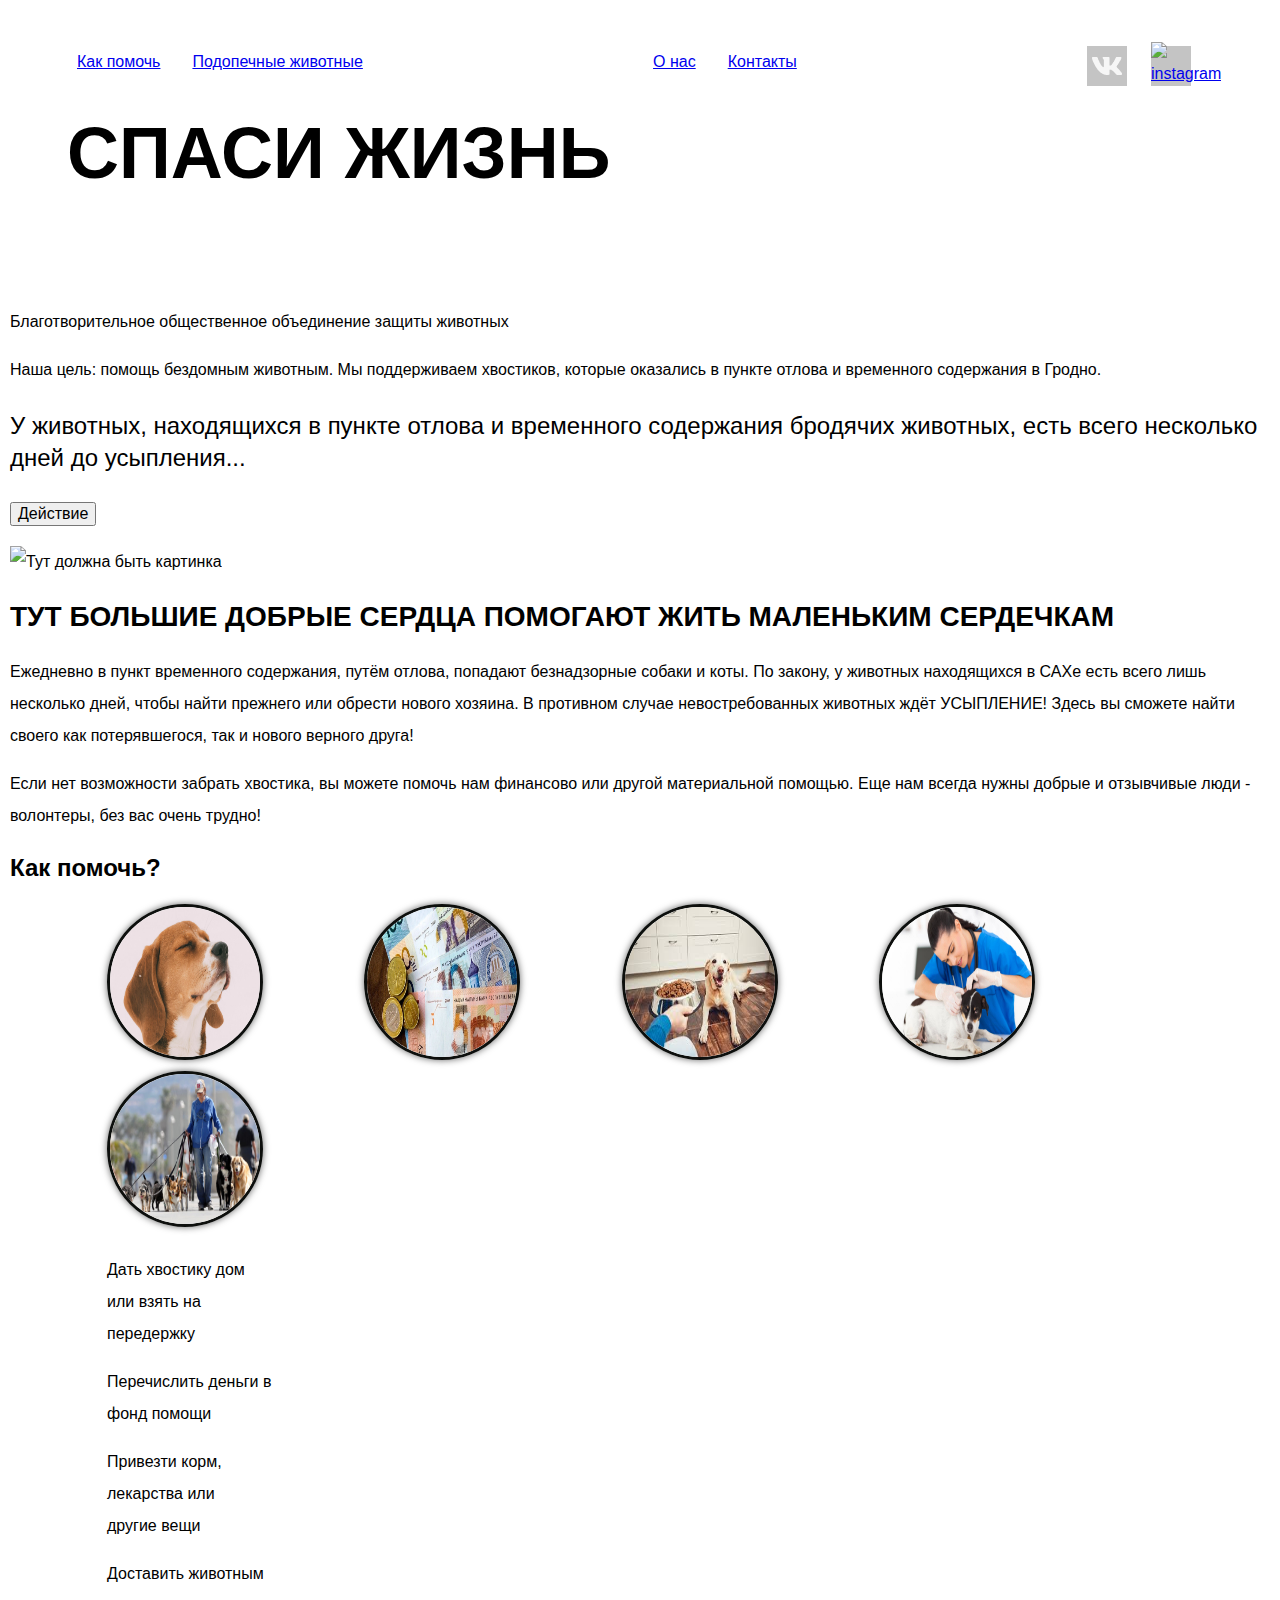
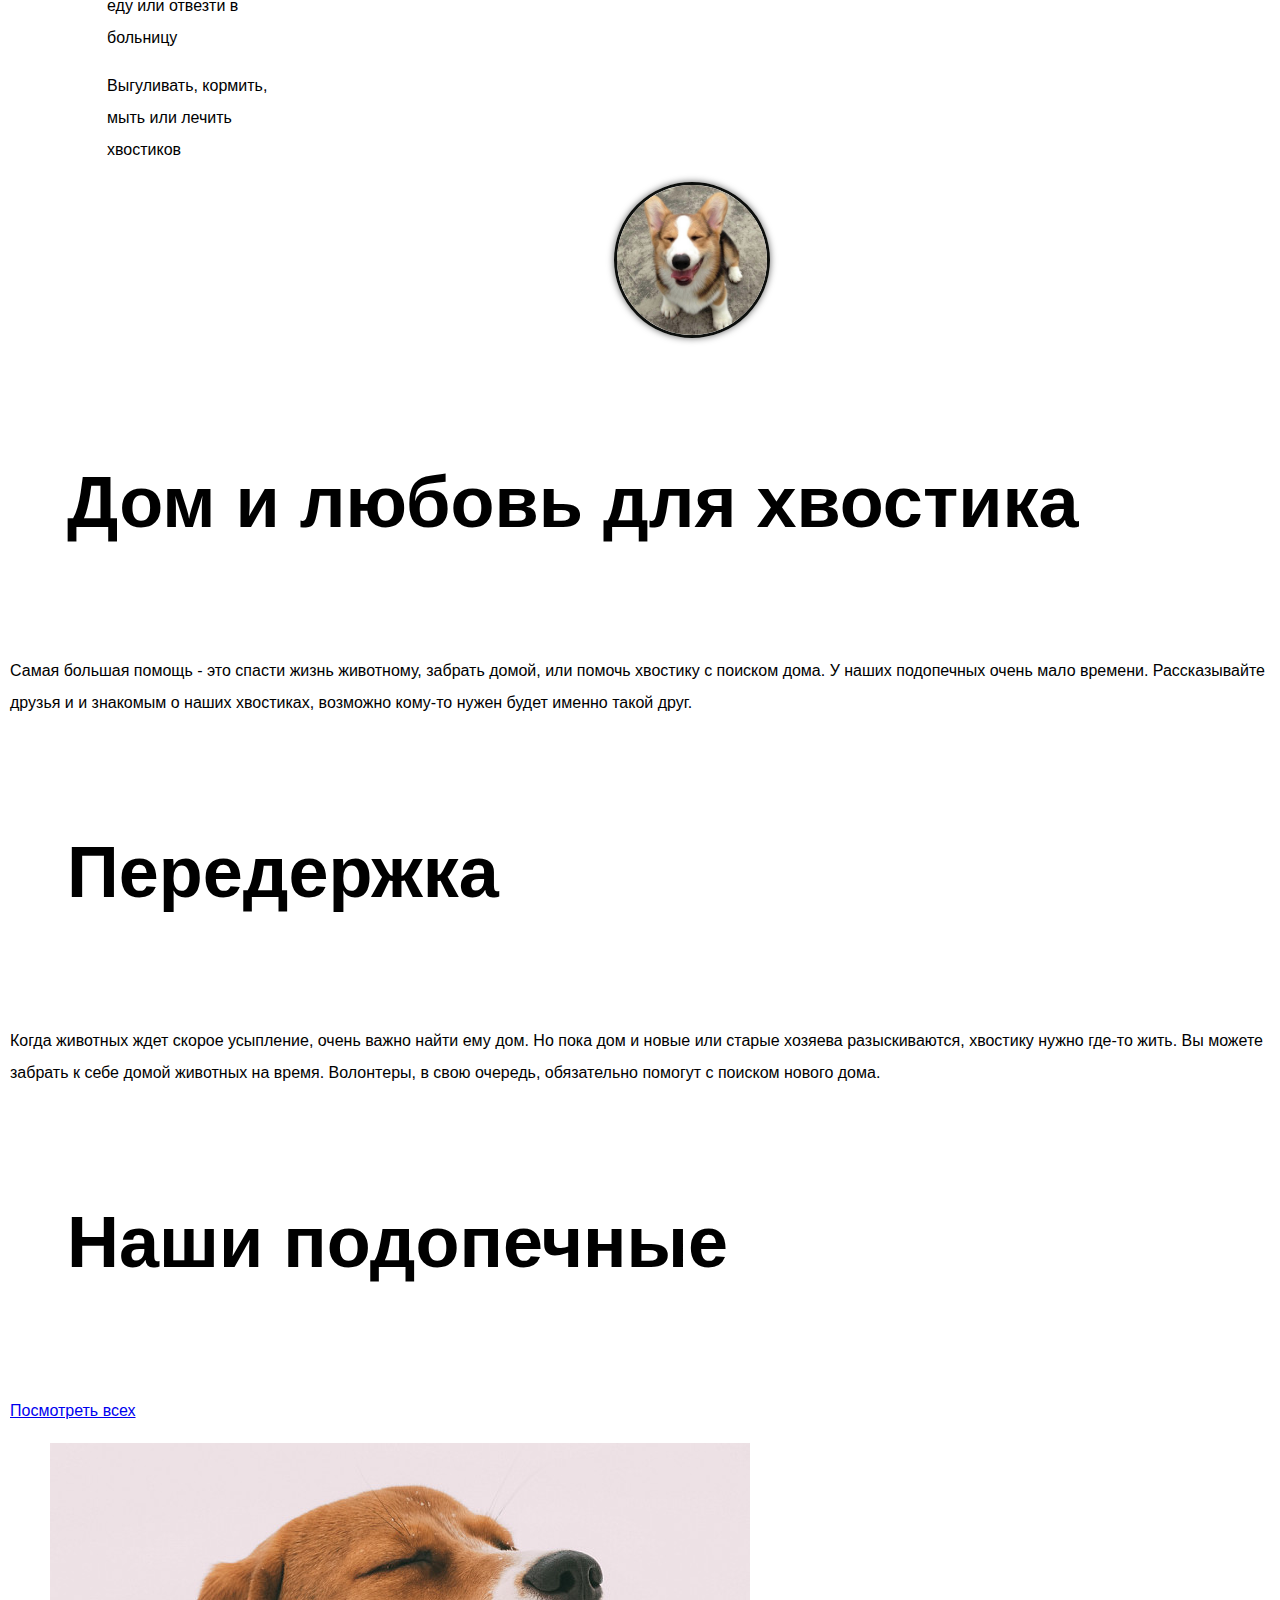
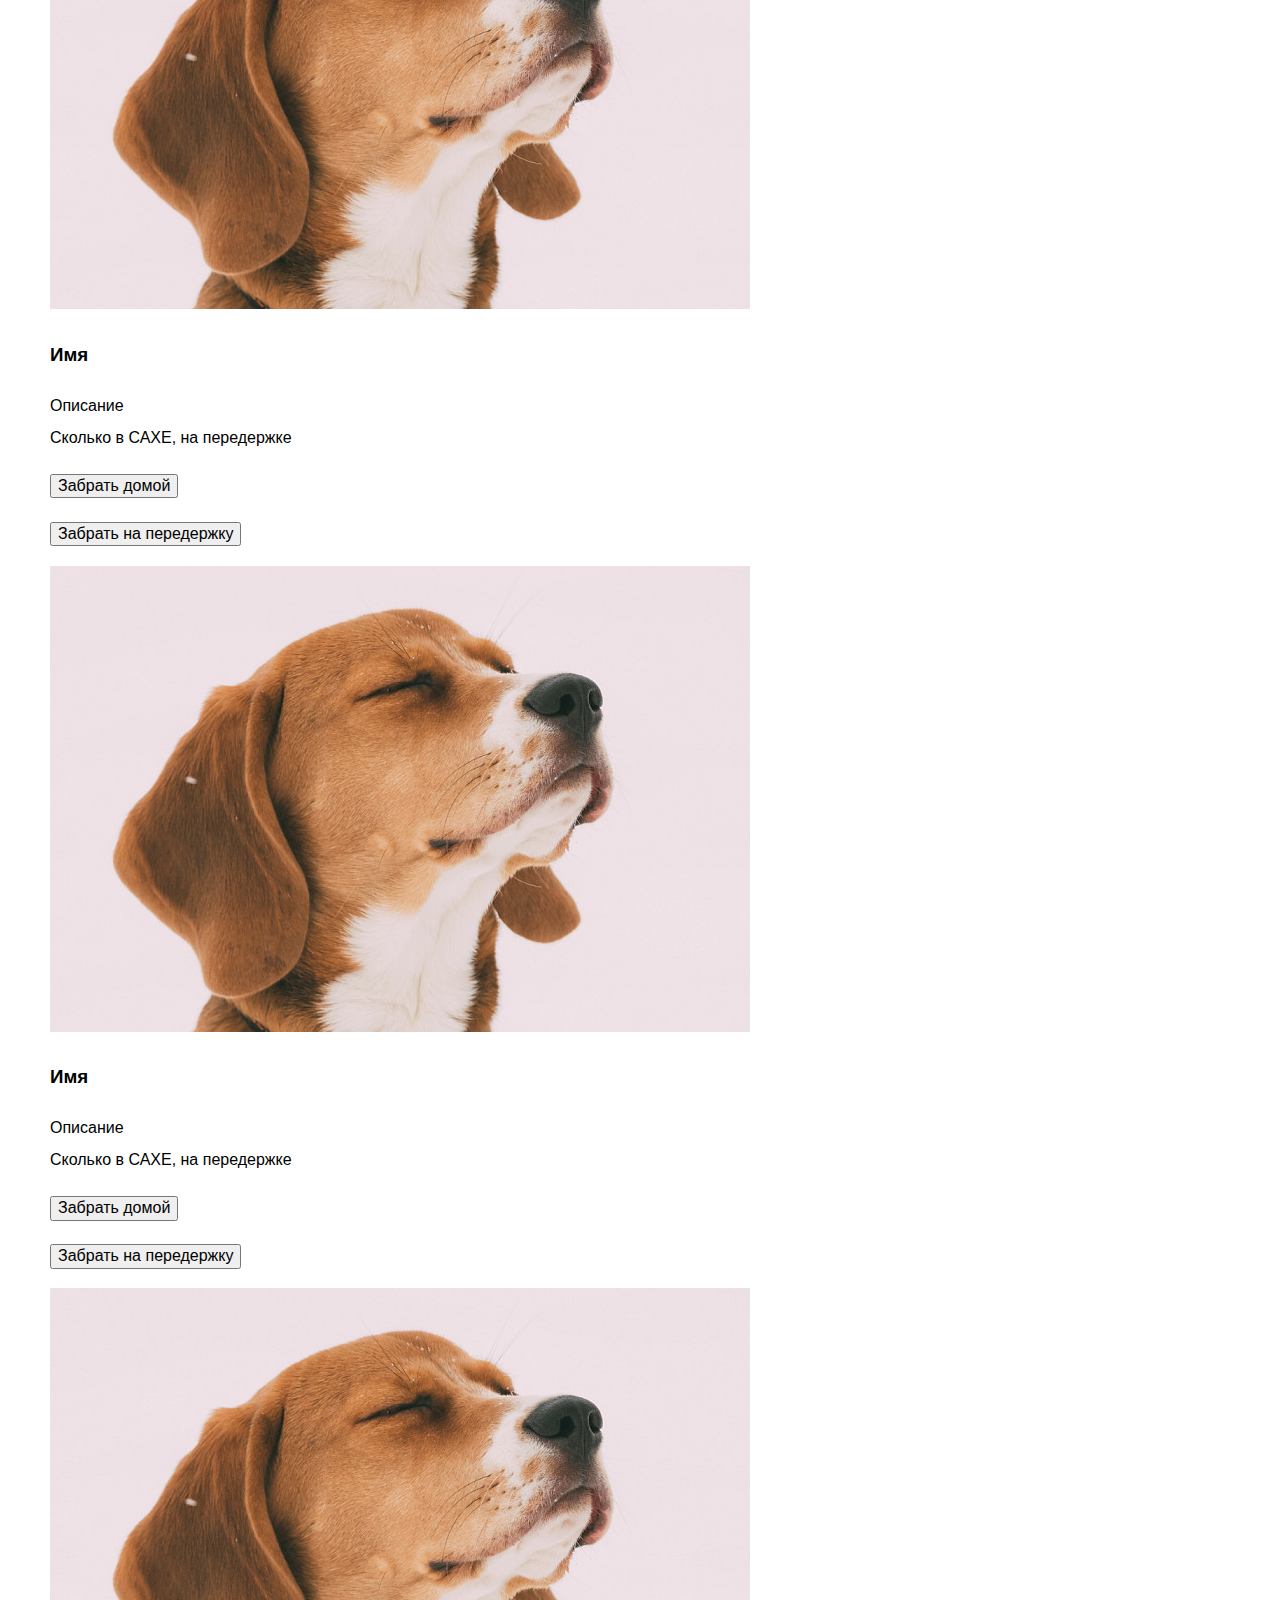
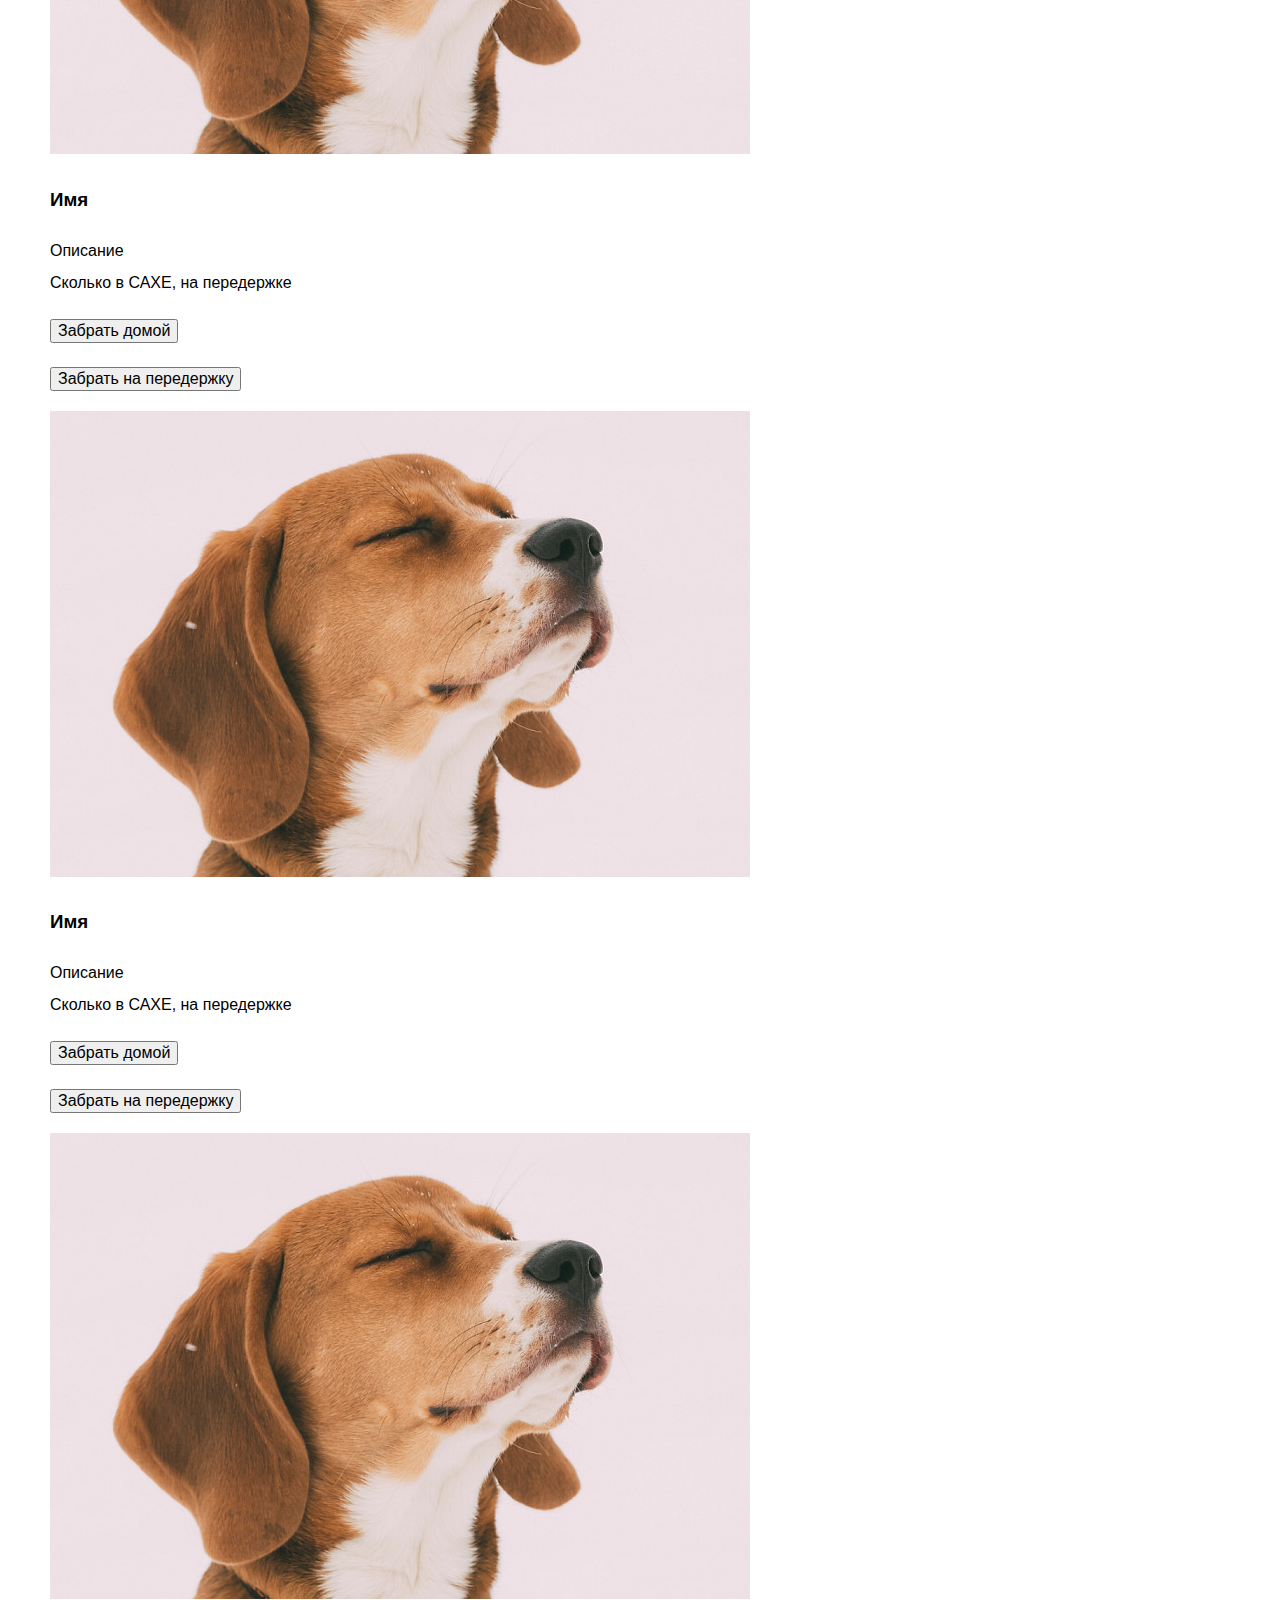
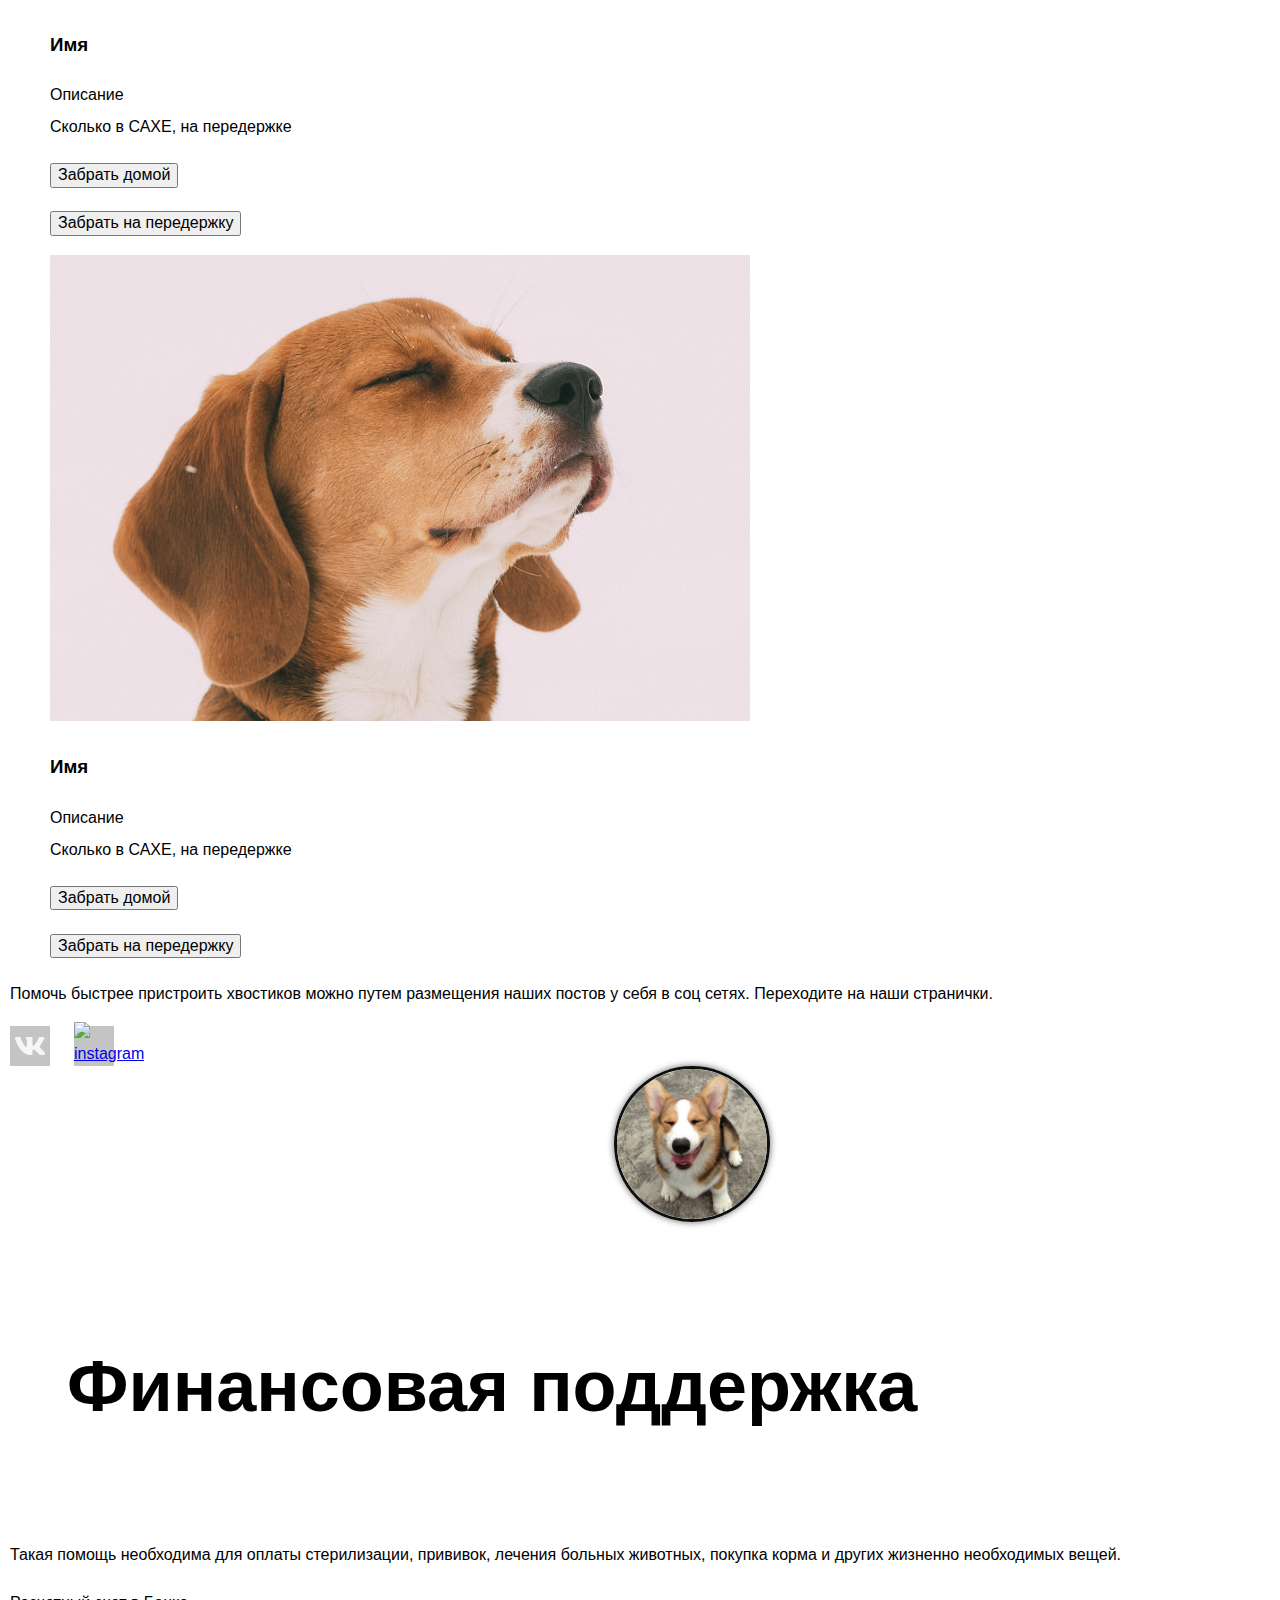
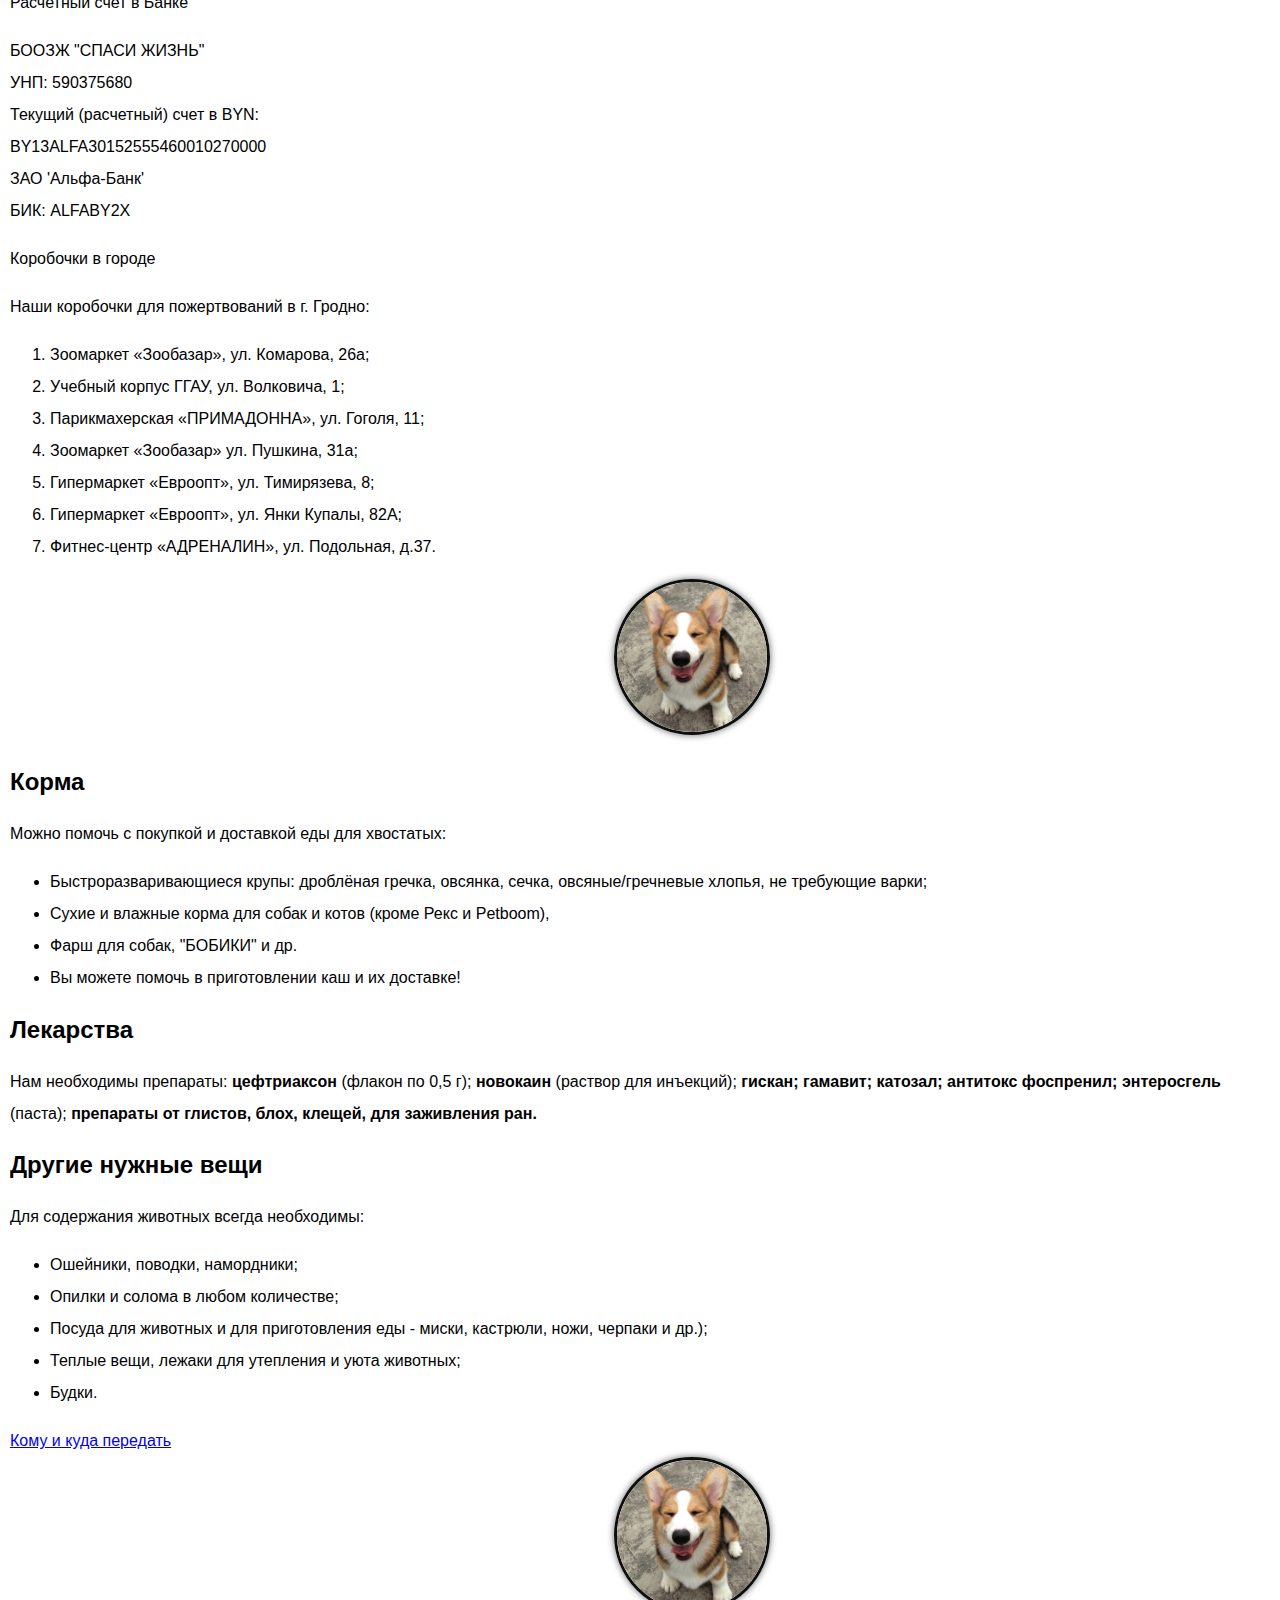
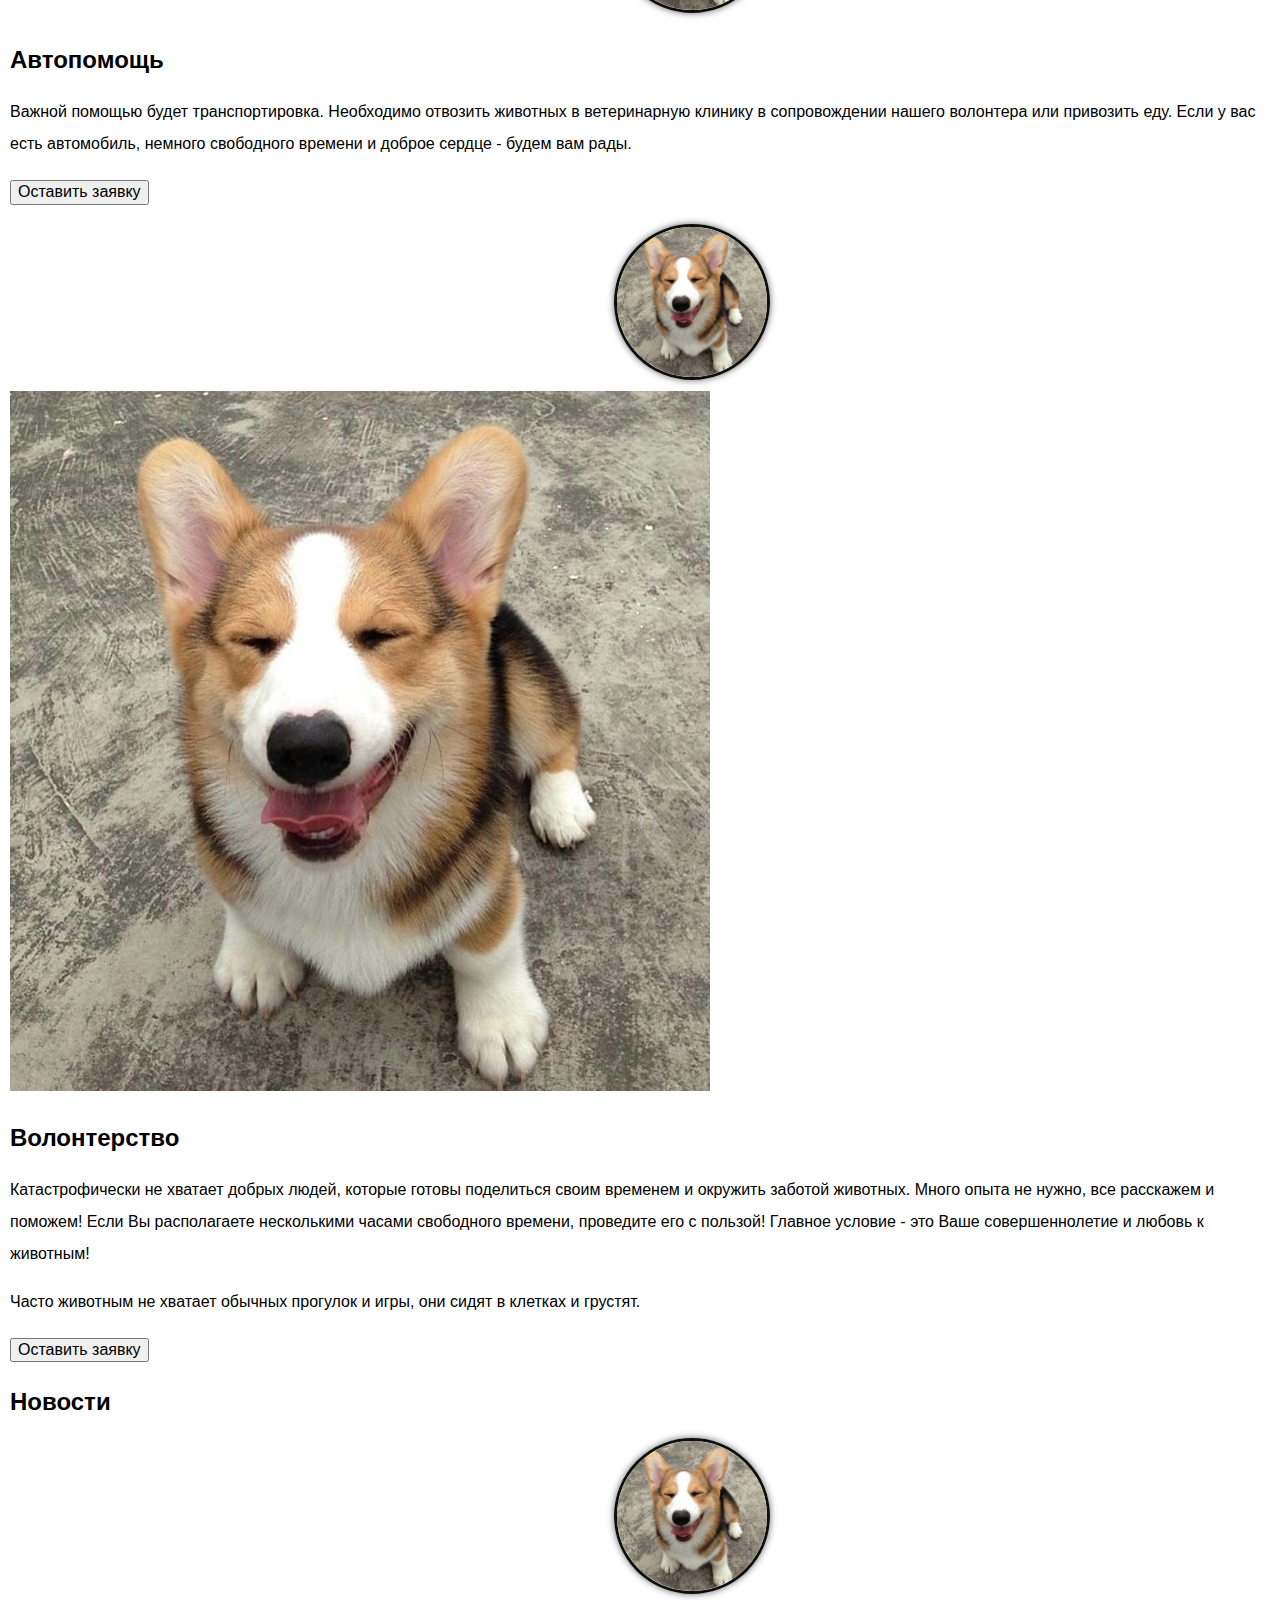
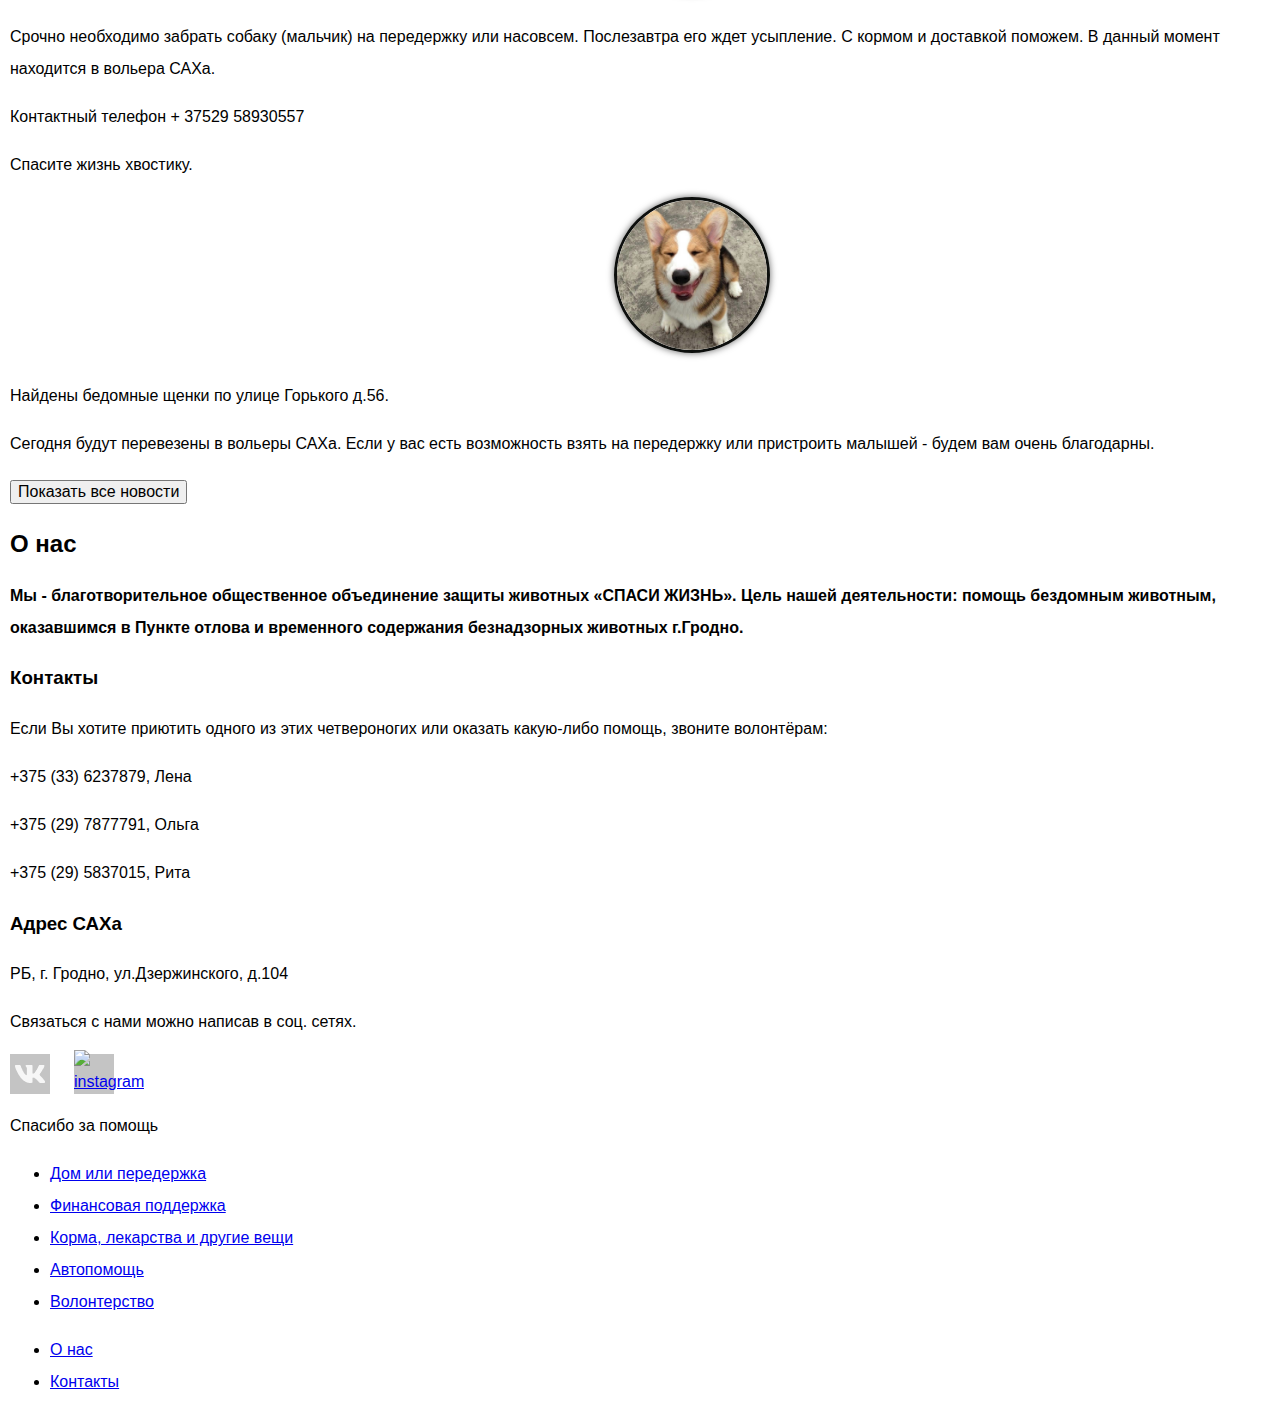
==== Сайт для животных/index.html @ 40d57156 "Начальный этап моего сайта" ====
<!DOCTYPE html>
<html lang="ru">

<head>
  <meta charset="UTF-8">
  <link rel="stylesheet" href="normalize.css">
  <link rel="stylesheet" href="style.css">
  <title>Спаси жизнь</title>
</head>

<body>

  
  <header class="page-header">
    <nav class="container">
      <div class="nav-group">
        <a class="mr-32" href="#howHelp">Как помочь</a>
        <a href="#animals">Подопечные животные</a>
      </div>
      <div class="nav-group">
        <a class="mr-32" href="#aboutUs">О нас</a>
        <a href="#contacts">Контакты</a>
      </div>
      <div class="nav-group">
        <a class="mr-24" href="#">
          <div class="rectangle"><img src="img/Vector (2).png" alt="vk"></div>
        </a>
        <a href="#">
          <div class="rectangle mr-32"><img src="/img/Vector.png" alt="instagram"></div>
        </a>
      </div>
    </nav>
  </header>
  <main>
<section class="savelive">
  <h1 class="title">СПАСИ ЖИЗНЬ</h1>
  <p class="title-name">Благотворительное общественное объединение защиты животных</p>
  <p class="title-mission">Наша цель: помощь бездомным животным. Мы поддерживаем хвостиков, 
    которые оказались в пункте отлова и временного содержания в Гродно.</p>
  <p class="title-helpnow">У животных, находящихся в пункте отлова и временного содержания бродячих животных,
     есть всего несколько дней до усыпления...</p>  
     <form>
      <p><input type="button" value="Действие"></p>
     </form>
    </section>

    <section class="bigKindHearts">
      <img src="" alt="Тут должна быть картинка">
      <h2 class="bigKindHearts-title">ТУТ БОЛЬШИЕ ДОБРЫЕ СЕРДЦА ПОМОГАЮТ ЖИТЬ МАЛЕНЬКИМ СЕРДЕЧКАМ</h2>
      <p class="bigKindHearts-about-us">Ежедневно в пункт временного содержания, путём отлова, 
        попадают безнадзорные собаки и коты. По закону, у животных находящихся в САХе 
        есть всего лишь несколько дней, чтобы найти прежнего или обрести нового хозяина. 
        В противном случае невостребованных животных ждёт УСЫПЛЕНИЕ! 
        Здесь вы сможете найти своего как потерявшегося, так и нового верного друга! 
      </p>
      <p class="bigKindHearts-another-help">Если нет возможности забрать хвостика, вы можете помочь нам финансово или 
        другой материальной помощью. 
        Еще нам всегда нужны добрые и отзывчивые люди - волонтеры, без вас очень трудно!</p>
      
        </section>
    
        <section id="howHelp" class="howHelp">
          
             <h2 class="howHelp-title">Как помочь?</h2>
             <div class="imageHelp">
               <img class ="image" src="img/dog1.jpg" alt="Собака">
               <img class ="image" src="img/money2.jpg" alt="Деньги для собаки">
               <img class ="image" src="img/food3.jpg" alt="Еда для собаки">
               <img class ="image" src="img/doctor4.jpg" alt="Ветеринарный врач">
               <img class ="image" src="img/street5.jpg" alt="Выгул собак">
             </div>
             <div class="imageHelp"></div>
              <p class ="descriptionImg">Дать хвостику дом  <br> или взять на <br> передержку</p>
              <p class ="descriptionImg">Перечислить деньги в  <br>фонд помощи</p>
              <p class ="descriptionImg">Привезти корм,<br> лекарства или<br> другие вещи</p>
              <p class ="descriptionImg">Доставить животным <br>еду или отвезти в <br>больницу</p>
              <p class ="descriptionImg">Выгуливать, кормить,<br> мыть или лечить<br> хвостиков</p>
            </div>
            <div>
              <img class="section2" src="img/dog6.jpg" alt="Собака">
              
            </div>
            <h2 class="title">Дом и любовь для хвостика</h2>
            <p>Самая большая помощь - это спасти жизнь животному, забрать домой, 
              или помочь хвостику с поиском дома. У наших подопечных очень мало времени. 
              Рассказывайте друзья и и знакомым о наших хвостиках, 
              возможно кому-то нужен будет именно такой друг.</p>
            <h2 class="title"> Передержка
              </h2> 
            <p>Когда животных ждет скорое усыпление, очень важно найти ему дом. 
              Но пока дом и новые или старые хозяева разыскиваются, хвостику нужно 
              где-то жить. Вы можете забрать к себе домой животных на время. 
              Волонтеры, в свою очередь, обязательно помогут с поиском нового дома.
            </p>
             </section>
<section id="animals" class="animals">
  <h2 id="homeandkeep" class="title"> Наши подопечные</h2>
  <a href="http://127.0.0.1:5500/lookdogs.html">Посмотреть всех</a>
  <figure>
    <img class="photoDog" src="img/dog1.jpg" alt="Собака1">
    <figcaption>
    <h3>Имя</h3>
    <p>Описание<br>
      Сколько в САХЕ, на передержке</p>
     </figcaption>
     
      <p><input type="button" value="Забрать домой"></p>
      <p><input type="button" value="Забрать на передержку"></p>
     </figure>
   
     <figure>
      <img class="photoDog" src="img/dog1.jpg" alt="Собака1">
      <figcaption>
      <h3>Имя</h3>
      <p>Описание<br>
        Сколько в САХЕ, на передержке</p>
       </figcaption>
       
        <p><input type="button" value="Забрать домой"></p>
        <p><input type="button" value="Забрать на передержку"></p>
       </figure>
       
       <figure>
        <img class="photoDog" src="img/dog1.jpg" alt="Собака1">
        <figcaption>
        <h3>Имя</h3>
        <p>Описание<br>
          Сколько в САХЕ, на передержке</p>
         </figcaption>
         
          <p><input type="button" value="Забрать домой"></p>
          <p><input type="button" value="Забрать на передержку"></p>
         </figure>
     
         <figure>
          <img class="photoDog" src="img/dog1.jpg" alt="Собака1">
          <figcaption>
          <h3>Имя</h3>
          <p>Описание<br>
            Сколько в САХЕ, на передержке</p>
           </figcaption>
           
            <p><input type="button" value="Забрать домой"></p>
            <p><input type="button" value="Забрать на передержку"></p>
           </figure>
     
           
           <figure>
            <img class="photoDog" src="img/dog1.jpg" alt="Собака1">
            <figcaption>
            <h3>Имя</h3>
            <p>Описание<br>
              Сколько в САХЕ, на передержке</p>
             </figcaption>
             
              <p><input type="button" value="Забрать домой"></p>
              <p><input type="button" value="Забрать на передержку"></p>
             </figure>
             
             
               
               <figure>
                <img class="photoDog" src="img/dog1.jpg" alt="Собака1">
                <figcaption>
                <h3>Имя</h3>
                <p>Описание<br>
                  Сколько в САХЕ, на передержке</p>
                 </figcaption>
                 
                  <p><input type="button" value="Забрать домой"></p>
                  <p><input type="button" value="Забрать на передержку"></p>
                 </figure>           
    
    <p>Помочь быстрее пристроить хвостиков можно путем размещения наших постов у себя 
      в соц сетях. Переходите на наши странички.</p>
      <div class="nav-group">
        <a class="mr-24" href="#">
          <div class="rectangle"><img src="img/Vector (2).png" alt="vk"></div>
        </a>
        <a href="#">
          <div class="rectangle mr-32"><img src="/img/Vector.png" alt="instagram"></div>
        </a>
      </div>
      <div>
        <img class="section2" src="img/dog6.jpg" alt="Собака">
      </div>
        <h1 id="finanse" class="title">Финансовая поддержка</h1>
            <p> Такая помощь необходима для оплаты стерилизации, прививок, 
              лечения больных животных, покупка корма и других жизненно 
              необходимых вещей.</p>
      <p>Расчетный счет в Банке</p>
      <p>БООЗЖ "СПАСИ ЖИЗНЬ"
        <br>УНП: 590375680
        <br>Текущий (расчетный) счет в BYN: 
        <br>BY13ALFA30152555460010270000 
        <br>ЗАО 'Альфа-Банк'
        <br>БИК: ALFABY2X
        </p>
        <p>Коробочки в городе</p>
        <p>Наши коробочки для пожертвований в г. Гродно:</p>
        <ol>
          <li> Зоомаркет «Зообазар», ул. Комарова, 26а;</li>
          <li>Учебный корпус ГГАУ,  ул. Волковича, 1;</li>
          <li>Парикмахерская «ПРИМАДОННА», ул. Гоголя, 11;</li>
          <li> Зоомаркет «Зообазар» ул. Пушкина, 31а;</li>
          <li> Гипермаркет «Евроопт», ул. Тимирязева, 8;</li>
          <li>Гипермаркет «Евроопт», ул. Янки Купалы, 82А;</li>
          <li> Фитнес-центр «АДРЕНАЛИН», ул. Подольная, д.37.</li>
        </ol>
      <div>
          <img class="section2" src="img/dog6.jpg" alt="Собака">
      </div>
      <h2 id="food">Корма</h2>
      <p>Можно помочь с покупкой и доставкой еды для хвостатых:</p>
      <ul>
        <li> Быстроразваривающиеся крупы: дроблёная гречка, овсянка, сечка, овсяные/гречневые хлопья, не требующие варки;</li>  
        <li> Сухие и влажные корма для собак и котов (кроме Рекс и Petboom),</li>
        <li>Фарш для собак, "БОБИКИ" и др.</li>
        <li>Вы можете помочь в приготовлении каш и их доставке!</li>
      </ul>
      <h2>Лекарства</h2>
      <p>Нам необходимы препараты: <b>цефтриаксон</b> (флакон по 0,5 г); <b>новокаин</b>
         (раствор для инъекций); <b>гискан; гамавит; катозал; антитокс фоспренил;
            энтеросгель</b> (паста); <b>препараты от глистов, блох, клещей, 
              для заживления ран.</b></p>
      <h2>Другие нужные вещи</h2>
      <p>Для содержания животных всегда необходимы:     
        </p>
      <ul>
        <li> Ошейники, поводки, намордники;</li>  
        <li> Опилки и солома в любом количестве;</li>
        <li>Посуда для животных и для приготовления еды - миски, кастрюли, ножи, черпаки и др.);</li>
        <li>Теплые вещи, лежаки для утепления и уюта животных;</li>
        <li>Будки.</li>
      </ul>
      <a class="whereGetHelp" href="#howHelp">Кому и куда передать</a>
      
      <div>
        <img class="section2" src="img/dog6.jpg" alt="Собака">
    </div>
<h2 id="avtohelp">Автопомощь</h2>

<p>Важной помощью будет транспортировка. Необходимо отвозить животных в 
  ветеринарную клинику в сопровождении нашего волонтера или привозить еду. 
  Если у вас есть автомобиль, немного свободного времени и доброе сердце -
   будем вам рады.</p>
   <p><input type="button" value="Оставить заявку"></p>

   <div>
    <img class="section2" src="img/dog6.jpg" alt="Собака">
</div>

<div>
  <img class="" src="img/dog6.jpg" alt="Собака">
</div>

<h2 id="volonter">Волонтерство</h2>
<p>Катастрофически не хватает добрых людей, которые готовы поделиться своим временем 
  и окружить заботой животных. Много опыта не нужно, все расскажем и поможем! 
  Если Вы располагаете несколькими часами свободного времени, проведите его с пользой! 
  Главное условие - это Ваше совершеннолетие и любовь к животным!</p>
<p>Часто животным не хватает обычных прогулок и игры, они сидят в клетках и грустят.</p>
<p><input type="button" value="Оставить заявку"></p>

<h2>Новости</h2>
<div>
  <img class="section2" src="img/dog6.jpg" alt="Собака">
</div>
<p>Срочно необходимо забрать собаку (мальчик) на передержку или насовсем. 
  Послезавтра его ждет усыпление. С кормом и доставкой поможем. 
  В данный момент находится в вольера САХа. </p>
<p>Контактный телефон + 37529 58930557</p>
<p>Спасите жизнь хвостику.</p>
<div>
  <img class="section2" src="img/dog6.jpg" alt="Собака">
</div>
<p>Найдены бедомные щенки по улице Горького д.56.</p>
<p>Сегодня будут перевезены в вольеры САХа. Если у вас есть возможность взять 
  на передержку или пристроить малышей - будем вам очень благодарны.</p>

<p><input type="button" value="Показать все новости"></p>
</section>

<section id="aboutUs" class="aboutUs">

  <h2>О нас</h2>
  <p><b>Мы - благотворительное общественное объединение защиты животных «СПАСИ ЖИЗНЬ».
     Цель нашей деятельности: помощь бездомным животным, оказавшимся 
     в Пункте отлова и временного содержания безнадзорных животных г.Гродно.</b></p>

     <h3 id="contacts">Контакты</h3>
     <p>Если Вы хотите приютить одного из этих четвероногих или оказать какую-либо помощь, 
       звоните волонтёрам:</p>
      <p>+375 (33) 6237879, Лена</p>
      <p>+375 (29) 7877791, Ольга</p>
      <p>+375 (29) 5837015, Рита</p>

     <h3>Адрес САХа</h3>
     <p>РБ, г. Гродно, ул.Дзержинского, д.104</p>
     <p>Связаться с нами можно написав в соц. сетях.</p>

     <div class="nav-group">
      <a class="mr-24" href="#">
        <div class="rectangle"><img src="img/Vector (2).png" alt="vk"></div>
      </a>
      <a href="#">
        <div class="rectangle mr-32"><img src="/img/Vector.png" alt="instagram"></div>
      </a>
    </div>
  </section>
</main>  
<footer>

<p>Спасибо за помощь</p>


  
    <div class="footerNav">
      <ul>
        <li>
    <a  href="#homeandkeep">Дом или передержка</a> 
         </li>
         <li>
           <a href="#finanse">Финансовая поддержка</a> 
          </li>
          <li>
    <a href="#food">Корма, лекарства и другие вещи</a> 
  </li>
  <li>
    <a href="#avtohelp">Автопомощь</a> 
  </li>
  <li>
    <a href="#volonter">Волонтерство</a> 
  </li>
  </ul>
  </div>
  <div>
    <ul>
      <li>
    <a class="mr-32" href="#aboutUs">О нас</a>
  </li>
  <li>
    <a href="#contacts">Контакты</a>
  </li>
  </ul>
  </div>
  


</footer>



</body>

</html>
---- Сайт для животных/style.css ----
@font-face {
  font-family: "Gilroy-Bold";
  font-style: normal;
  font-weight: 400;
  font-display: swap;
  src:   url('/fonts/Gilroy-Bold.woff') format('woff2'),
  url('/fonts/gilroy-bold.woff2') format('woff');
}
  
@font-face {
  font-family: "Gilroy-LightItalic";
  font-style: normal;
  font-weight: 400;
  font-display: swap;
  src:  url('/fonts/Gilroy-LightItalic.woff') format('woff2'),
  url('/fonts/gilroy-lightitalic.woff2') format('woff');
}

@font-face {
  font-family: "Gilroy-Medium";
  font-style: normal;
  font-weight: 400;
  font-display: swap;
  src:  url('/fonts/Gilroy-Medium.woff') format('woff2'),
  url('/fonts/gilroy-medium.woff2') format('woff');
}
@font-face {
  font-family: "Gilroy-Regular";
  font-style: normal;
  font-weight: 400;
  font-display: swap;
  src:   url('/fonts/Gilroy-Regular.woff') format('woff2'),
  url('/fonts/gilroy-regular.woff2') format('woff');
}
 
@font-face {
  font-family: "Gilroy-SemiBold";
  font-style: normal;
  font-weight: 400;
  font-display: swap;
  src:    url('/fonts/Gilroy-SemiBold.woff') format('woff2'),
  url('/fonts/gilroy-semibold.woff2') format('woff');
}
   
 
 

body {
  margin: 10px;
  min-width: 960px;
  font-family: "Gilroy-Bold", "Helvetica", "Arial", sans-serif;
  font-size: 16px;
  line-height: 32px;
  
}

.container {
  max-width: 1146px;
  margin: 0 auto;
}

.page-header{
  position: absolute;
  width: 100vw;
  top: 0;
}

nav {
  font-family: "Gilroy-SemiBold", "Helvetica", "Arial", sans-serif;
  display: flex;
  flex-direction: row;
  justify-content: space-between;
  width: 100%;
  padding-top: 46px;
  }

.nav-group {
  display: flex;
  align-items: centers;
}

.mr-32{
  margin-right: 32px;
}

.mr-24{
  margin-right: 24px;
}

.rectangle {
  height: 40px;
  width: 40px;
  background: #C4C4C4;
  display: flex;
  align-items: center;
}

.rectangle img {
  margin-left: auto;
  margin-right: auto;
}


.image{
  display: inline;
  margin-left: 97px;
  height: 150px;
  width: 150px; 
  border-radius: 100px;
  border: 3px solid rgb(13, 15, 13); /* Параметры рамки */
  box-shadow: 0 0 7px #666; /* Параметры тени */
}
.section2{
  text-align: center;
  height: 150px;
  width: 150px; 
  border-radius: 100px;
  border: 3px solid rgb(13, 15, 13); /* Параметры рамки */
  box-shadow: 0 0 7px #666; /* Параметры тени */
  margin-left: 604px;
}
.descriptionImg {
  margin-left: 97px;
}

.title {
  max-width: 1146px;
  margin: 137px auto;  
  font-family: "Gilroy-Bold", "Helvetica", "Arial", sans-serif;
  font-size: 72px;
}

.title-name {
  font-family: "Gilroy-Lightitalic", "Helvetica", "Arial", sans-serif;
  font-size: 16px;
}

.title-mission {
  font-family: "Gilroy-SemiBold", "Helvetica", "Arial", sans-serif;
  font-size: 16px;
}

.title-helpnow {
  font-family: "Gilroy-SemiBold", "Helvetica", "Arial", sans-serif;
  font-size: 24px;
}

.bigKindHearts-title {
  font-family: "Gilroy-SemiBold", "Helvetica", "Arial", sans-serif;
  font-size: 28px;
}

.bigKindHearts-about-us{
  font-family: "Gilroy-Regular", "Helvetica", "Arial", sans-serif;
  font-size: 16px;
}

.bigKindHearts-another-help {
  font-family: "Gilroy-Regular", "Helvetica", "Arial", sans-serif;
  font-size: 16px;
}


.footerNav {
 
  margin-right: 20px; 
  }



.container2 {
  max-width: 1146px;
  margin: 0 auto;
  text-align: left;
 }
 
 .title2{
  text-align: center;
 }
 .select2{
  text-align: right;
 }


 .selectedPet{
  text-align:left;
  height: 150px;
  width: 150px; 
  border-radius: 100px;
  border: 3px solid rgb(13, 15, 13); /* Параметры рамки */
  box-shadow: 0 0 7px #666; /* Параметры тени */
  
}
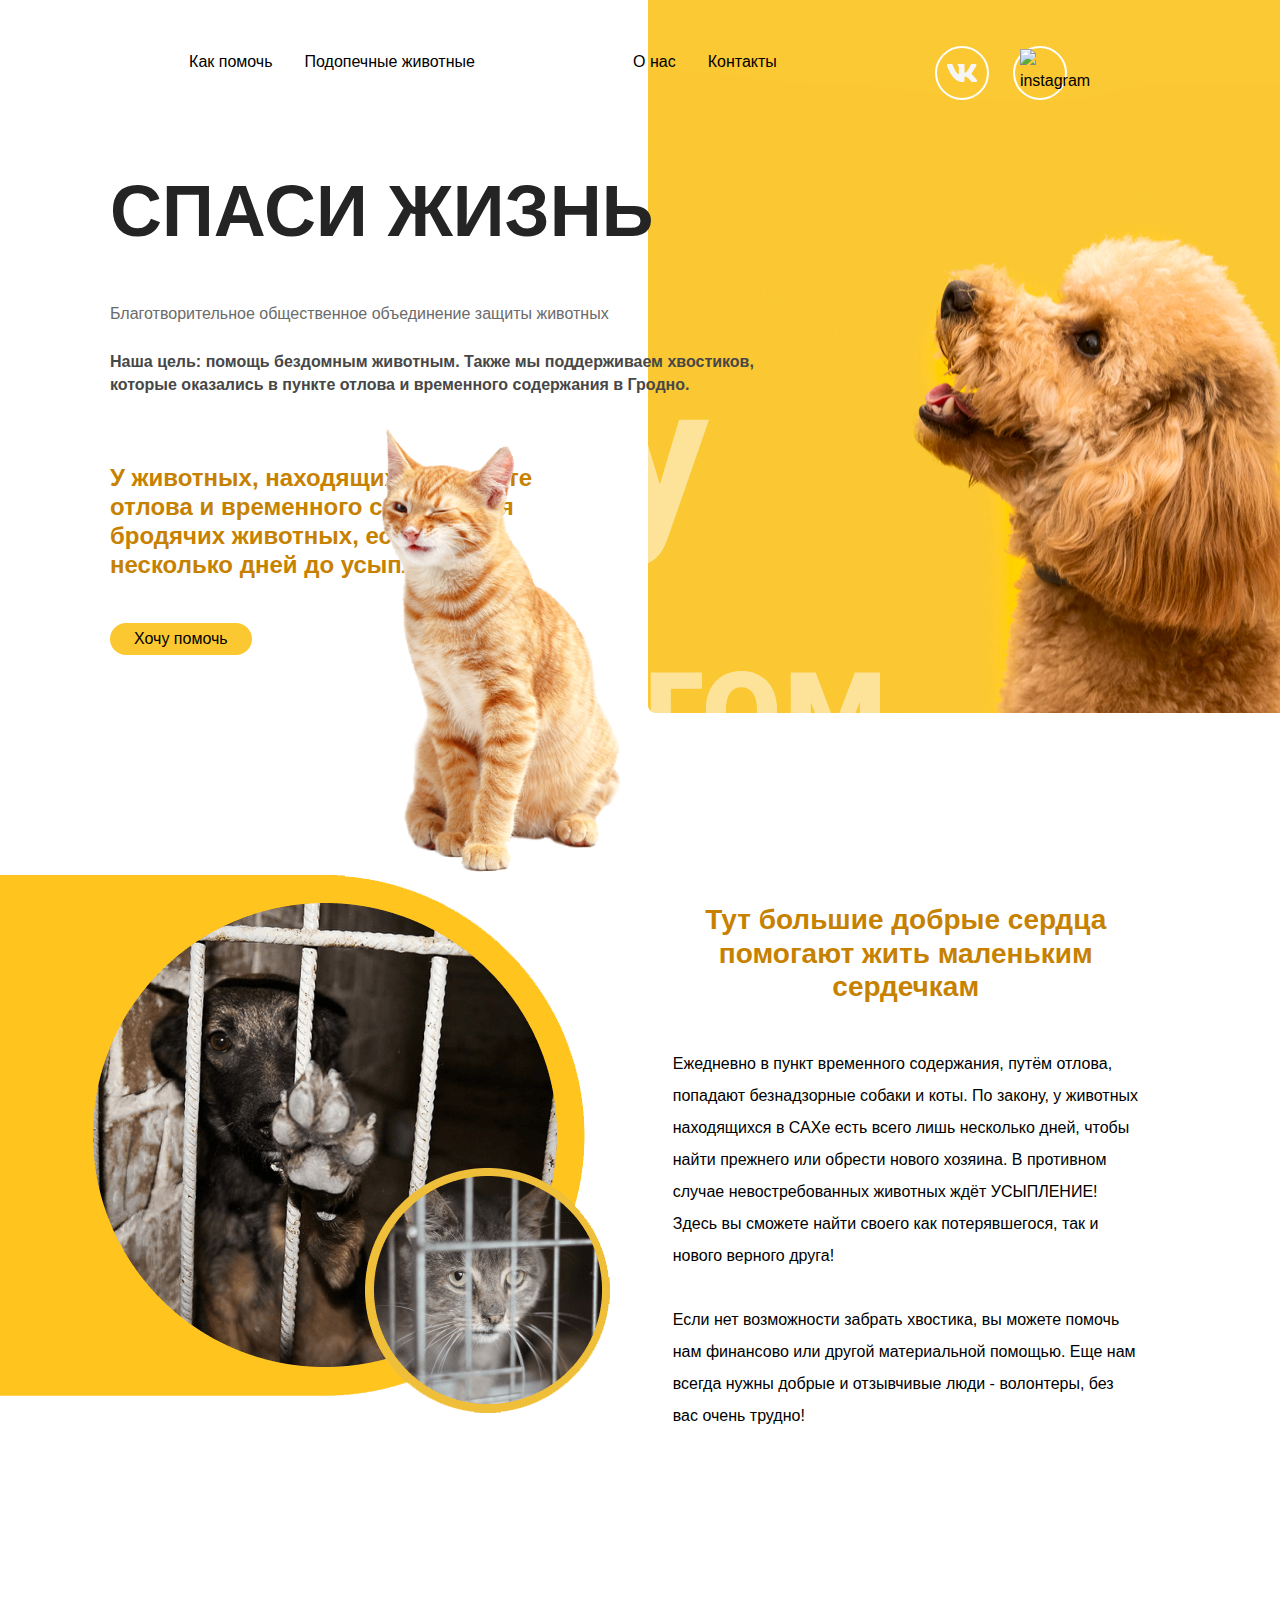
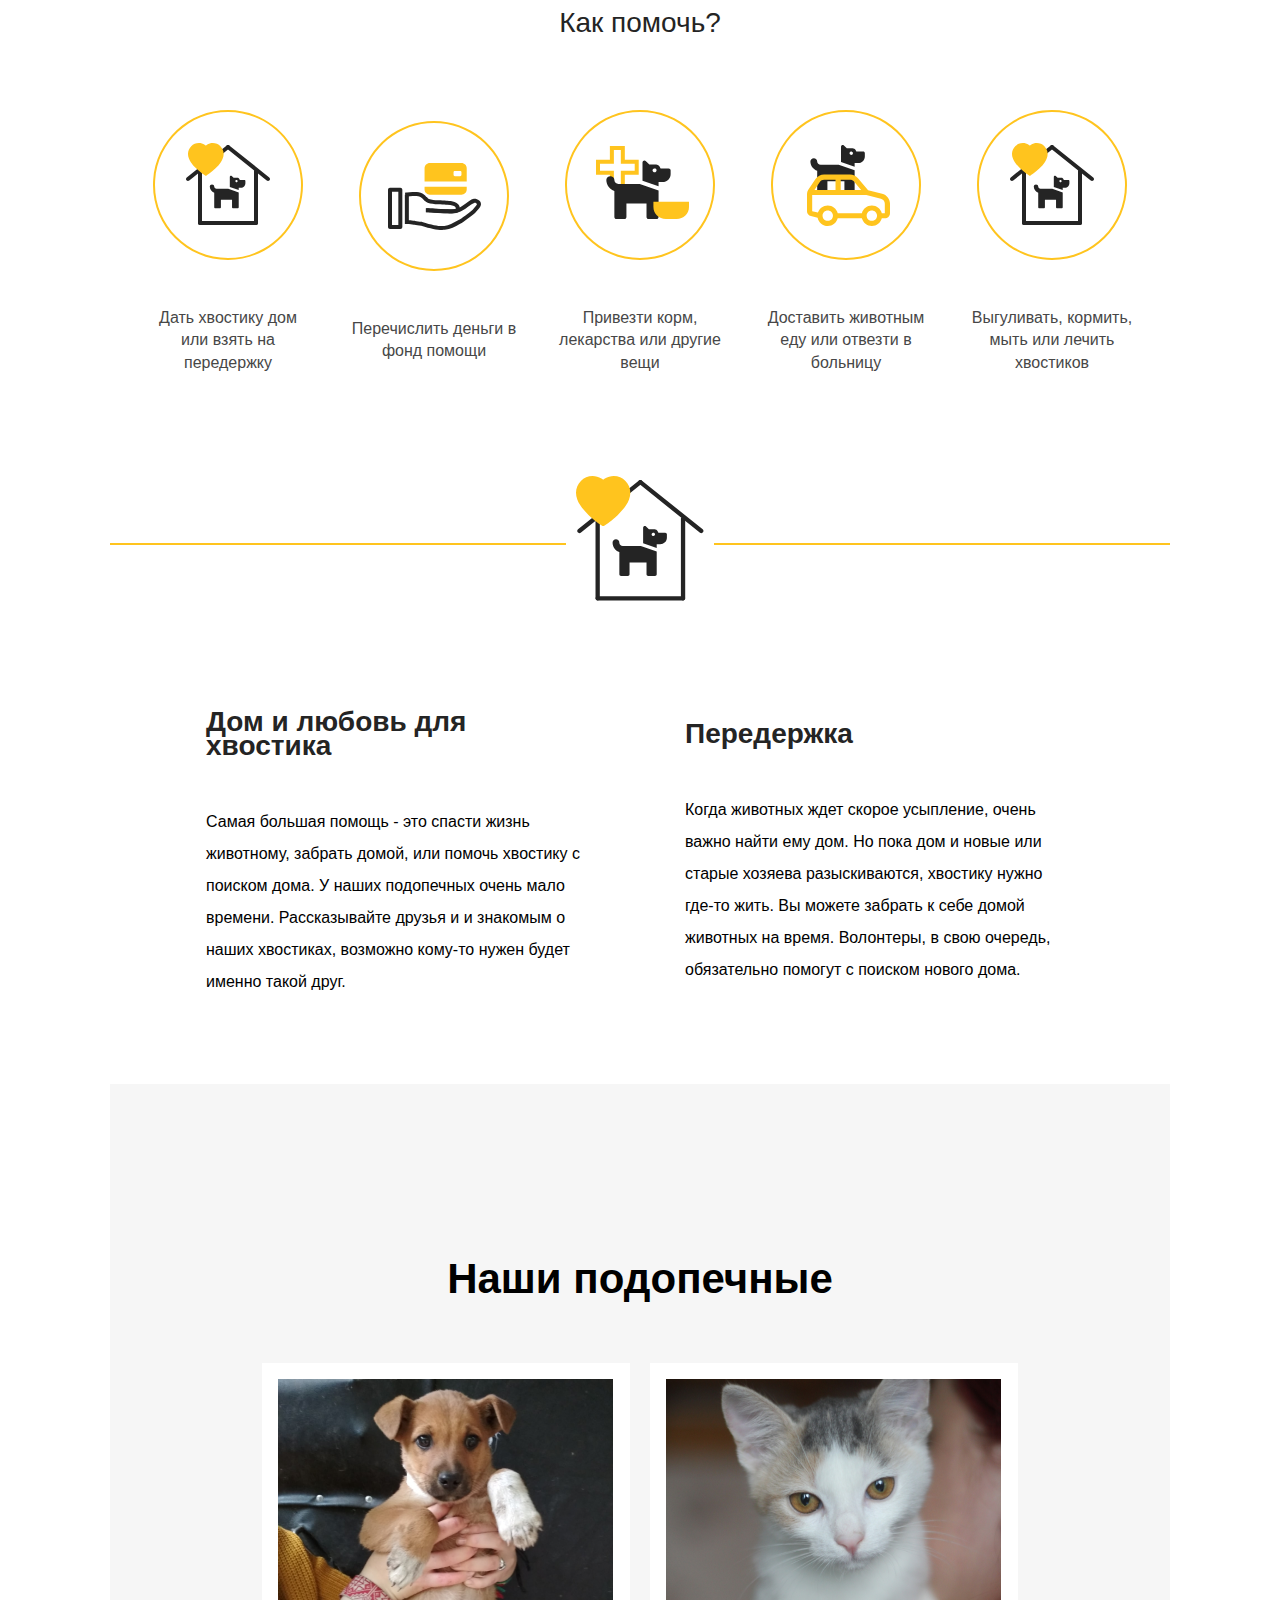
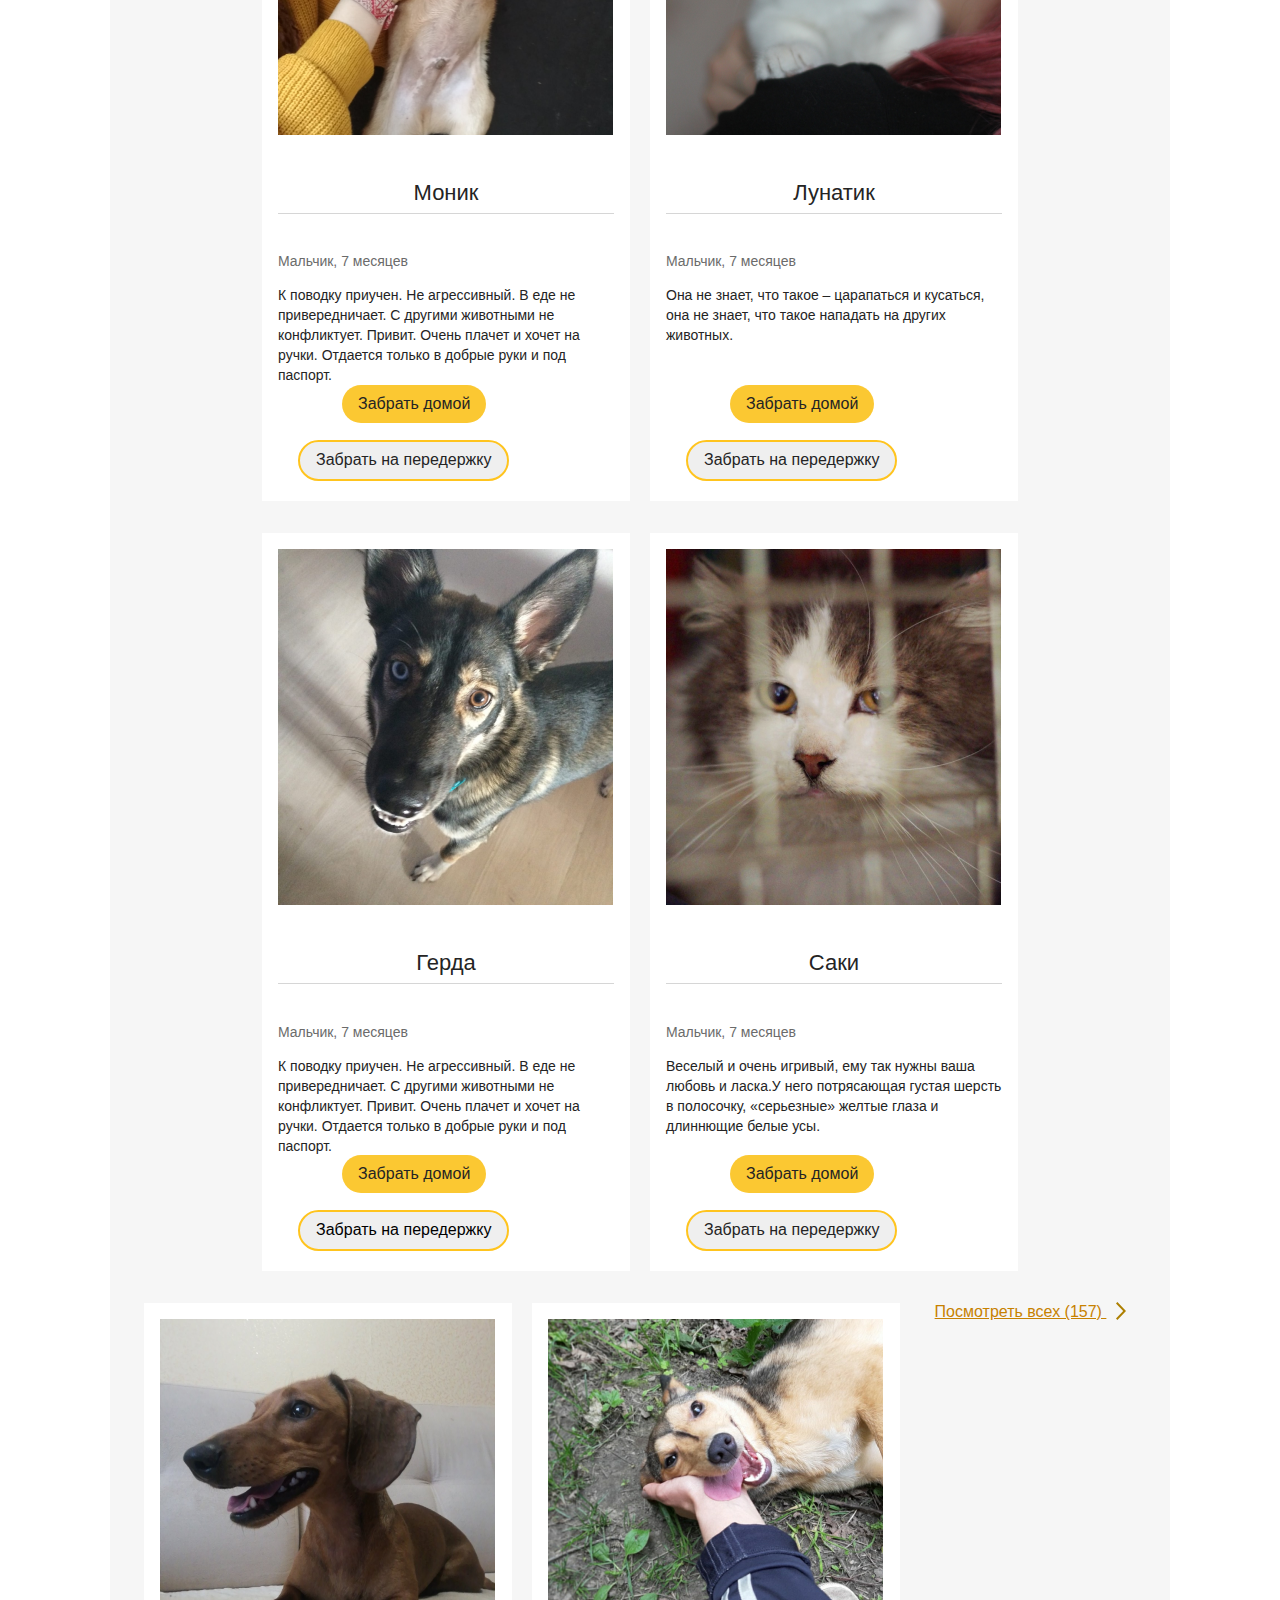
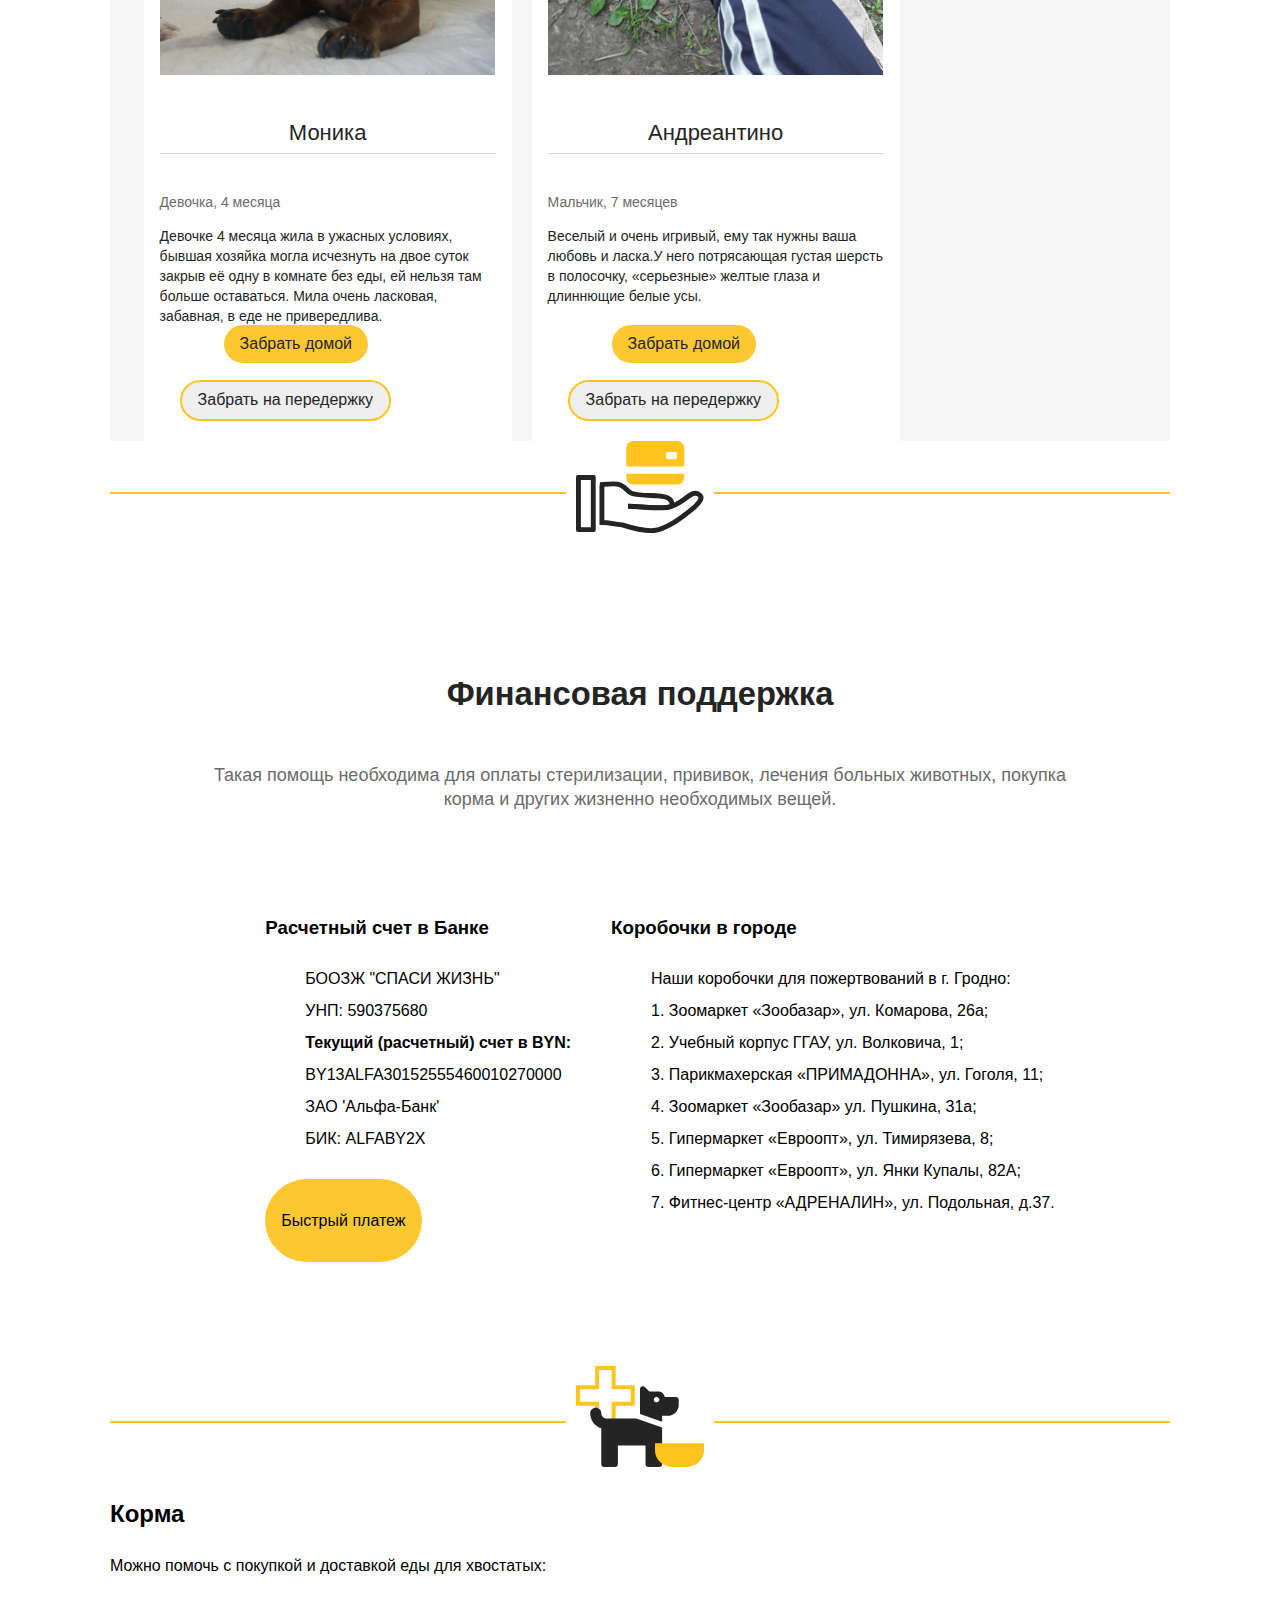
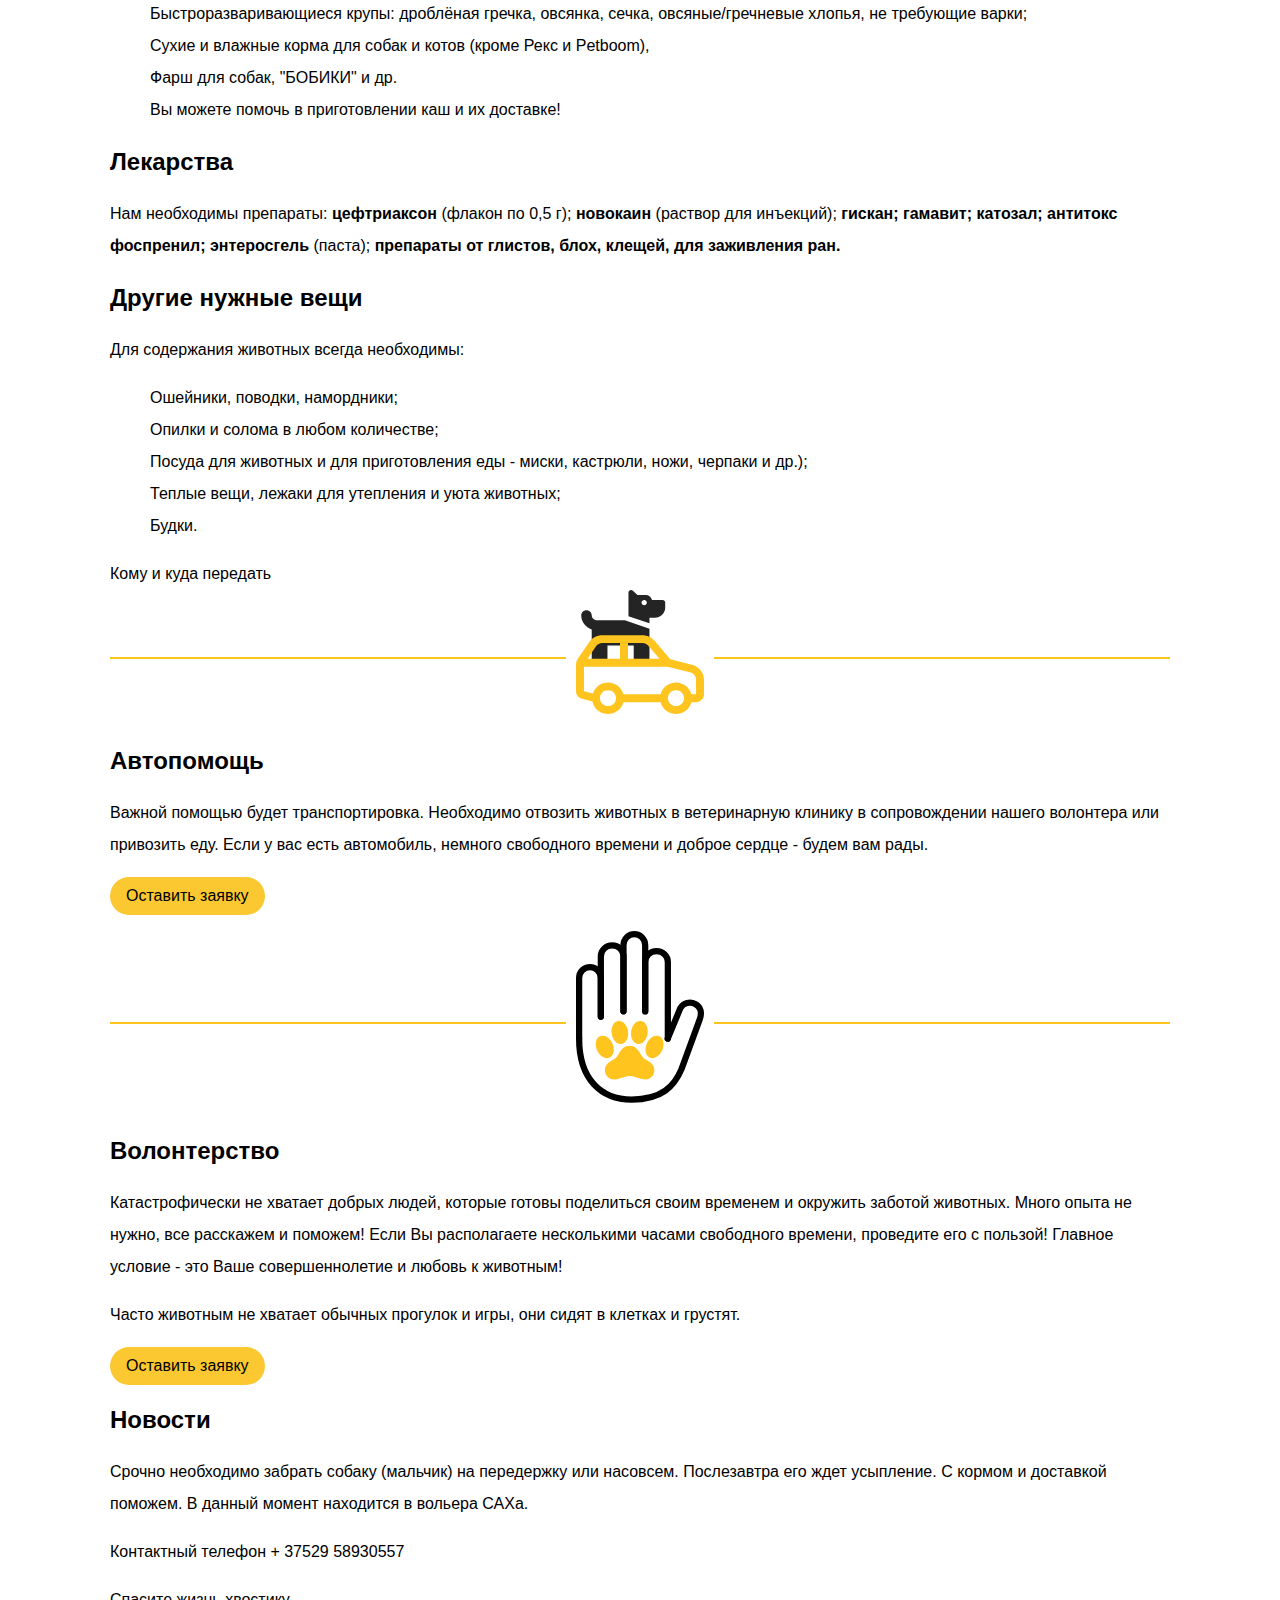
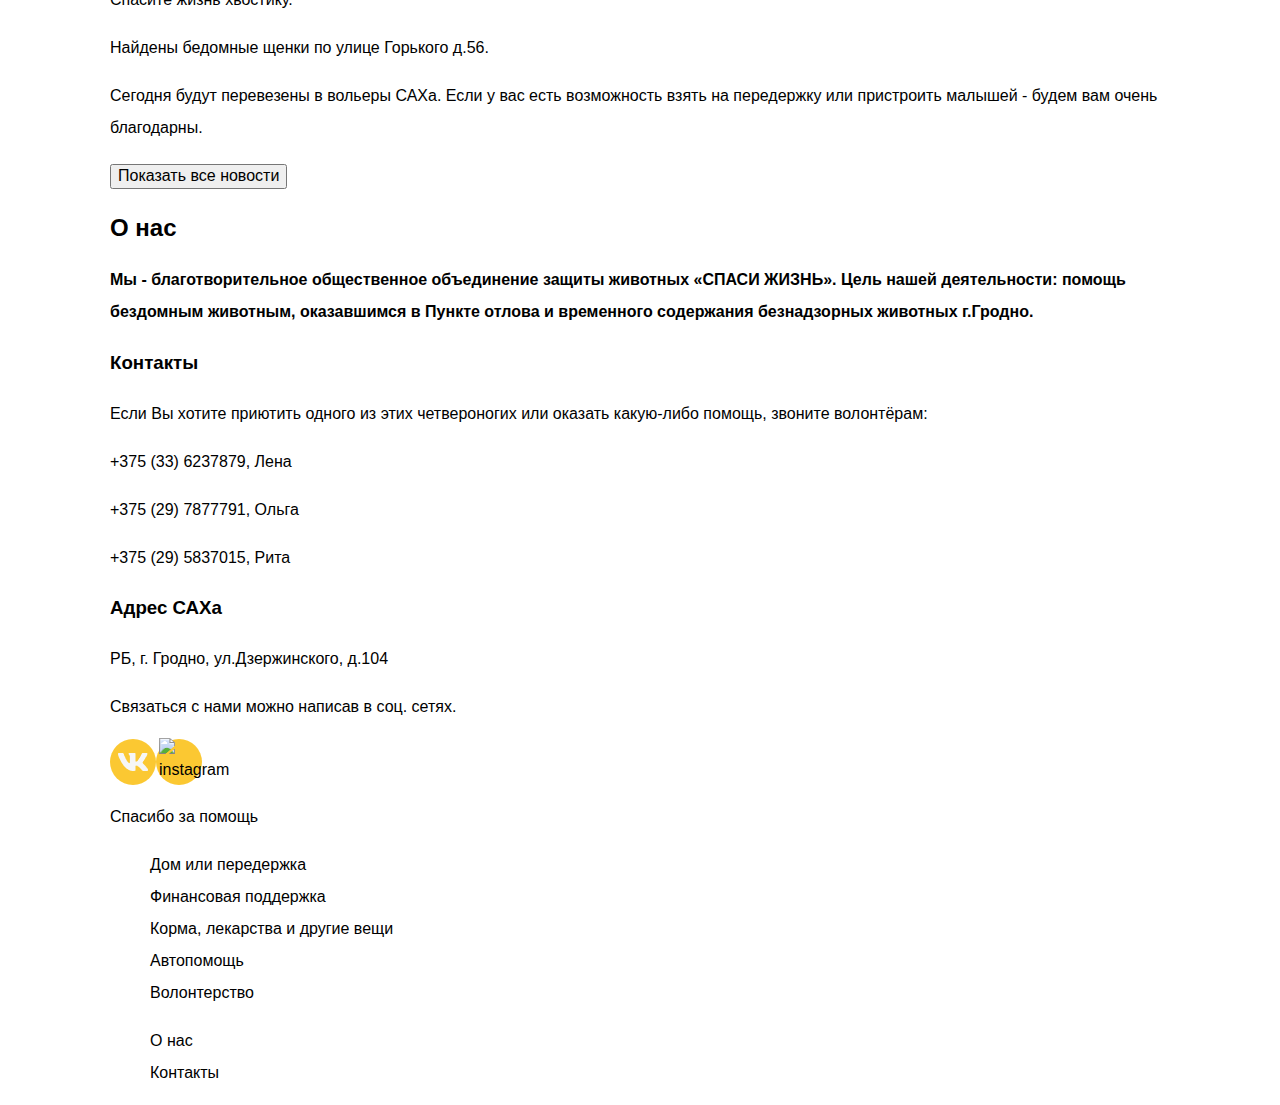
==== commit 7e151fc4: "Add files via upload" ====
--- a/Сайт для животных/index.html
+++ b/Сайт для животных/index.html
@@ -7,209 +7,345 @@
   <link rel="stylesheet" href="style.css">
   <title>Спаси жизнь</title>
 </head>
-
+<main>
 <body>
-
-  
+  <div class="image_main" ></div>
+  <section class="savelive">
   <header class="page-header">
     <nav class="container">
+      
       <div class="nav-group">
-        <a class="mr-32" href="#howHelp">Как помочь</a>
-        <a href="#animals">Подопечные животные</a>
+        <a class="howHelp_and_other" href="#howHelp">Как помочь</a>
+        <a class="howHelp_and_other_1" href="#animals">Подопечные животные</a>
       </div>
       <div class="nav-group">
-        <a class="mr-32" href="#aboutUs">О нас</a>
-        <a href="#contacts">Контакты</a>
+        <a class="howHelp_and_other" href="#aboutUs">О нас</a>
+        <a class="howHelp_and_other_1" href="#contacts">Контакты</a>
       </div>
       <div class="nav-group">
-        <a class="mr-24" href="#">
+        <a class="nav-group__icon" href="https://vk.com/animalsgrodno " target="_blank">
+          <div class="icon_circle">
           <div class="rectangle"><img src="img/Vector (2).png" alt="vk"></div>
+        </div>
         </a>
-        <a href="#">
-          <div class="rectangle mr-32"><img src="/img/Vector.png" alt="instagram"></div>
+
+        <a class="nav-group__icon" href="https://www.instagram.com/animalsgrodno/" target="_blank">
+          <div class="icon_circle">
+          <div class="rectangle howHelp_and_other"><img src="/img/Vector.png" alt="instagram"></div>
+        </div>
         </a>
+        
       </div>
+    
     </nav>
   </header>
-  <main>
-<section class="savelive">
-  <h1 class="title">СПАСИ ЖИЗНЬ</h1>
-  <p class="title-name">Благотворительное общественное объединение защиты животных</p>
-  <p class="title-mission">Наша цель: помощь бездомным животным. Мы поддерживаем хвостиков, 
-    которые оказались в пункте отлова и временного содержания в Гродно.</p>
-  <p class="title-helpnow">У животных, находящихся в пункте отлова и временного содержания бродячих животных,
-     есть всего несколько дней до усыпления...</p>  
-     <form>
-      <p><input type="button" value="Действие"></p>
-     </form>
+
+ 
+    <div class="savelife__body">
+                    <div class="savelife__text">
+                        <h1 class="savelife__title">СПАСИ ЖИЗНЬ</h1>
+                        <p class="savelife__name">Благотворительное общественное объединение защиты животных</p>
+                        <p class="savelife__mission">Наша цель: помощь бездомным животным. Также мы поддерживаем хвостиков, которые оказались в пункте отлова и временного содержания в Гродно. </p>
+                        <p class="savelife__helpnow">У животных, находящихся в пункте отлова и временного содержания бродячих животных, есть всего несколько дней до усыпления...</p>
+                        <div class="savelife__button-link">
+                            <div class="savelife__button">
+                                <p><a href="#howHelp">Хочу помочь</a></p>
+                            </div>
+                        </div>
+                    
+                    <div class="savelife__image-cat" >
+                        <img src="img/cat 1.svg" alt="Красивый рыжий котик">
+                    </div>
+                </div>
+    
+  
     </section>
-
+      
+      
     <section class="bigKindHearts">
-      <img src="" alt="Тут должна быть картинка">
-      <h2 class="bigKindHearts-title">ТУТ БОЛЬШИЕ ДОБРЫЕ СЕРДЦА ПОМОГАЮТ ЖИТЬ МАЛЕНЬКИМ СЕРДЕЧКАМ</h2>
-      <p class="bigKindHearts-about-us">Ежедневно в пункт временного содержания, путём отлова, 
-        попадают безнадзорные собаки и коты. По закону, у животных находящихся в САХе 
-        есть всего лишь несколько дней, чтобы найти прежнего или обрести нового хозяина. 
-        В противном случае невостребованных животных ждёт УСЫПЛЕНИЕ! 
-        Здесь вы сможете найти своего как потерявшегося, так и нового верного друга! 
-      </p>
-      <p class="bigKindHearts-another-help">Если нет возможности забрать хвостика, вы можете помочь нам финансово или 
-        другой материальной помощью. 
-        Еще нам всегда нужны добрые и отзывчивые люди - волонтеры, без вас очень трудно!</p>
+          
+              <div class="bigKindHearts__body">
+                  <div class="bigKindHearts__circle-image">
+                      <img class="bigKindHearts__image" src="img/bigKindHearts.png" alt="собачка и кот">
+                  </div>
+                  <div class="bigKindHearts__text-area">
+                      <h3>Тут большие добрые сердца помогают жить маленьким сердечкам</h3>
+                      <p class="global-text-parameters">Ежедневно в пункт временного содержания, путём отлова, попадают безнадзорные собаки и коты. По закону, у животных находящихся в САХе есть всего лишь несколько дней, чтобы найти прежнего или обрести нового хозяина. В противном случае невостребованных животных ждёт УСЫПЛЕНИЕ! Здесь вы сможете найти своего как потерявшегося, так и нового верного друга! 
+                      </p>
+                      <p class="global-text-parameters">Если нет возможности забрать хвостика, вы можете помочь нам финансово или другой материальной помощью. Еще нам всегда нужны добрые и отзывчивые люди - волонтеры, без вас очень трудно!</p>
+                  </div>
+              
+          </div>
+    </section>
+ 
+    <section id="howHelp" class="howHelp">
+              <div class="howHelp__body">
+                  <div class="howHelp__text-area">
+                      <p>Как помочь?</p>
+                  </div>
+                  <div class="howHelp__links-row-body">
+                      <div class="howHelp__links-row">
+                          <div class="howHelp__column">
+                              <div class="howHelp__image"><a href="#animals"><img src="img/dog_home.svg" alt="Ссылка на раздел с животными"></a></div>
+                              <div class="howHelp__text-element">
+                                  <p>Дать хвостику дом или взять на передержку</p>
+                              </div>
+                          </div>
+                      </div>
+                      <div class="howHelp__links-row">
+                          <div class="howHelp__column">
+                              <div class="howHelp__image"><a href="#finanse"><img src="img/money.svg" alt="Ссылка на раздел с пожертвованием денег"></a></div>
+                              <div class="howHelp__text-element">
+                                  <p>Перечислить деньги в фонд помощи</p>
+                              </div>
+                          </div>
+                      </div>
+                      <div class="howHelp__links-row">
+                          <div class="howHelp__column">
+                              <div class="howHelp__image"><a href="#food"><img src="img/dog+.svg" alt="Ссылка на раздел с едой для животных"></a></div>
+                              <div class="howHelp__text-element">
+                                  <p>Привезти корм, лекарства или другие вещи</p>
+                              </div>
+                          </div>
+                      </div>
+                      <div class="howHelp__links-row">
+                          <div class="howHelp__column">
+                              <div class="howHelp__image"><a href="#avtohelp"><img src="img/car.svg" alt="Ссылка на раздел с автопомощью"></a></div>
+                              <div class="howHelp__text-element">
+                                  <p>Доставить животным еду или отвезти в больницу</p>
+                              </div>
+                          </div>
+                      </div>
+                      <div class="howHelp__links-row">
+                          <div class="howHelp__column">
+                              <div class="howHelp__image"><a href="#volonter"><img src="img/hand.svg" alt="Ссылка на волонтерство"></a></div>
+                              <div class="howHelp__text-element">
+                                  <p>Выгуливать, кормить, мыть или лечить хвостиков</p>
+                              </div>
+                          </div>
+                      </div>
+                  </div>
+              </div>
+</section>
+
+
+
+
+<section class="home-with-love">
+       <div class="separator">
+             <div class="separator__body">
+                      <div class="separator__left-line"></div>
+                      <div class="separator__icon"><img src="img/dog_love.svg" alt="Собачка с сердечком"></div>
+                      <div class="separator__right-line"></div>
+               </div>
+              </div>
+              <div class="container">
+                  <div class="home-with-love__body">
+                      <div class="home-with-love__container1">
+                          <h3>Дом и любовь для хвостика</h3>
+                          <p class="home-with-love__text-area">Самая большая помощь - это спасти жизнь животному, забрать домой, или помочь хвостику с поиском дома. У наших подопечных очень мало времени. Рассказывайте друзья и и знакомым о наших хвостиках, возможно кому-то нужен будет именно такой друг.</p>
+                      </div>
+                      <div class="home-with-love__container2">
+                          <h3>Передержка</h3>
+                          <p class="home-with-love__text-area">Когда животных ждет скорое усыпление, очень важно найти ему дом. Но пока дом и новые или старые хозяева разыскиваются, хвостику нужно где-то жить. Вы можете забрать к себе домой животных на время. Волонтеры, в свою очередь, обязательно помогут с поиском нового дома.
+                          </p>
+                      </div>
+                  </div>
+            </div>
+ </section>
+
+
+    <section id="animals" class="animals">
+      <div class="animals">
+                       <div class="animals__text-area">
+                  <h2>Наши подопечные</h2>
+              </div>
+            
+          </div>
+          <div class="gallery">
+              <div class="gallery__row">
+                  <div class="gallery__column">
+                      <div class="gallery__column-body">
+                          <img class="gallery__image" src="img/monik.png" alt="Песик или котик">
+                          <h4 class="gallery__title">Моник</h4>
+                          <p class="gallery__subtitle">Мальчик, 7 месяцев</p>
+                          <p class="gallery__text">К поводку приучен. Не агрессивный. В еде не привередничает. С другими животными не конфликтует. Привит. Очень плачет и хочет на ручки. Отдается только в добрые руки и под паспорт.</p>
+                      </div>
+                      <div class="gallery__button">
+                          <button class="button" type="button">
+                              <a class="gallery__button-text" href="GetHome.html">Забрать домой</a>
+                          </button>
+                      </div>
+                      <div class="gallery__button-none">
+                          <button class="button_none" type="button">
+                              <a class="gallery__button-none-text" href="GetKeep.html">Забрать на передержку</a>
+                          </button>
+                      </div>
+                  </div>
+                  <div class="gallery__column">
+                      <div class="gallery__column-body">
+                          <img class="gallery__image" src="img/lynatic.png" alt="Песик или котик">
+                          <h4 class="gallery__title">Лунатик</h4>
+                          <p class="gallery__subtitle">Мальчик, 7 месяцев</p>
+                          <p class="gallery__text">Она не знает, что такое – царапаться и кусаться, она не знает, что такое нападать на других животных.</p>
+                      </div>
+                      <div class="gallery__button">
+                          <button class="button" type="button">
+                              <a class="gallery__button-text" href="GetHome.html">Забрать домой</a>
+                          </button>
+                      </div>
+                      <div class="gallery__button-none">
+                          <button class="button_none" type="button">
+                              <a class="gallery__button-none-text" href="GetKeep.html">Забрать на передержку</a>
+                          </button>
+                      </div>
+                  </div>
+                  <div class="gallery__column">
+                      <div class="gallery__column-body">
+                          <img class="gallery__image" src="img/gerda.png" alt="Песик или котик">
+                          <h4 class="gallery__title">Герда</h4>
+                          <p class="gallery__subtitle">Мальчик, 7 месяцев</p>
+                          <p class="gallery__text">К поводку приучен. Не агрессивный. В еде не привередничает. С другими животными не конфликтует. Привит. Очень плачет и хочет на ручки. Отдается только в добрые руки и под паспорт.</p>
+                      </div>
+                      <div class="gallery__button">
+                          <button class="button" type="button">
+                              <a class="gallery__button-text" href="GetHome.html">Забрать домой</a>
+                          </button>
+                      </div>
+                      <div class="gallery__button-none">
+                          <button class="button_none" type="button">
+                              <a class="gallery__button2-text" href="GetKeep.html">Забрать на передержку</a>
+                          </button>
+                      </div>
+                  </div>
+                  <div class="gallery__column">
+                      <div class="gallery__column-body">
+                          <img class="gallery__image" src="img/saki.png" alt="Песик или котик">
+                          <h4 class="gallery__title">Саки</h4>
+                          <p class="gallery__subtitle">Мальчик, 7 месяцев</p>
+                          <p class="gallery__text">Веселый и очень игривый, ему так нужны ваша любовь и ласка.У него потрясающая густая шерсть в полосочку, «серьезные» желтые глаза и длиннющие белые усы.</p>
+                      </div>
+                      <div class="gallery__button">
+                          <button class="button" type="button">
+                              <a class="gallery__button-text" href="GetHome.html">Забрать домой</a>
+                          </button>
+                      </div>
+                      <div class="gallery__button-none">
+                          <button class="button_none" type="button">
+                              <a class="gallery__button-none-text" href="GetKeep.html">Забрать на передержку</a>
+                          </button>
+                      </div>
+                  </div>
+                  <div class="gallery__column">
+                      <div class="gallery__column-body">
+                          <img class="gallery__image" src="img/monika.png" alt="Песик или котик">
+                          <h4 class="gallery__title">Моника</h4>
+                          <p class="gallery__subtitle">Девочка, 4 месяца</p>
+                          <p class="gallery__text">Девочке 4 месяца жила в ужасных условиях, бывшая хозяйка могла исчезнуть на двое суток закрыв её одну в комнате без еды, ей нельзя там больше оставаться. Мила очень ласковая, забавная, в еде не привередлива.</p>
+                      </div>
+                      <div class="gallery__button">
+                          <button class="button" type="button">
+                              <a class="gallery__button-text" href="GetHome.html">Забрать домой</a>
+                          </button>
+                      </div>
+                      <div class="gallery__button-none">
+                          <button class="button_none" type="button">
+                              <a class="gallery__button-none-text" href="GetKeep.html">Забрать на передержку</a>
+                          </button>
+                      </div>
+                  </div>
+                  <div class="gallery__column">
+                      <div class="gallery__column-body">
+                          <img class="gallery__image" src="img/adreantino.png" alt="Песик или котик">
+                          <h4 class="gallery__title">Андреантино</h4>
+                          <p class="gallery__subtitle">Мальчик, 7 месяцев</p>
+                          <p class="gallery__text">Веселый и очень игривый, ему так нужны ваша любовь и ласка.У него потрясающая густая шерсть в полосочку, «серьезные» желтые глаза и длиннющие белые усы.</p>
+                      </div>
+                      <div class="gallery__button">
+                          <button class="button" type="button">
+                              <a class="gallery__button-text" href="GetHome.html">Забрать домой</a>
+                          </button>
+                      </div>
+                      <div class="gallery__button-none">
+                          <button class="button_none" type="button">
+                              <a class="gallery__button-none-text" href="GetKeep.html">Забрать на передержку</a>
+                          </button>
+                      </div>
+                  </div>
+                  <a class="icon_with_decoration" href="lookdogs.html">Посмотреть всех (157) <img class="image-icon" src="img/icon.svg" alt="стрелка перехода в галлерею"></a>
+                 
+                 
+                  </div>
+              </div>
+          </div>
+      </div>
+  </section>
+
+
+
+      <div class="separator">
+             <div class="separator__body">
+                      <div class="separator__left-line"></div>
+                      <div class="separator__icon"><img src="img/hand_with_money.svg" alt="Собачка с сердечком"></div>
+                      <div class="separator__right-line"></div>
+               </div>
+              </div>
+
+
+
+      <section id="finanse" class="finanse">
+        
+             <div class="finanse__body">
+                <div class="finanse__title">
+                    <h3>Финансовая поддержка</h3>
+                    <p> Такая помощь необходима для оплаты стерилизации, прививок, лечения больных животных, покупка корма и других жизненно необходимых вещей.</p>
+                </div>
+                <div class="finanse__text-area">
+                    <div class="finanse__text-column1">
+                        <h3>Расчетный счет в Банке</h3>
+                        <ul>
+                            <li>БООЗЖ "СПАСИ ЖИЗНЬ"</li>
+                            <li>УНП: 590375680</li>
+                            <li><b>Текущий (расчетный) счет в BYN:</b></li>
+                            <li>BY13ALFA30152555460010270000</li>
+                            <li>ЗАО 'Альфа-Банк'</li>
+                            <li>БИК: ALFABY2X</li>
+                        </ul>
+                        <div class="finanse__button-link button-type">
+                            <div class="button">
+                                <p><a href="#" target="blank">Быстрый платеж</a></p>
+                            </div>
+                        </div>
+                    </div>
+                    <div class="finanse__text-column2">
+                        <h3>Коробочки в городе</h3>
+                        <ul>
+                            <li>Наши коробочки для пожертвований в г. Гродно:</li>
+                            <li>1. Зоомаркет «Зообазар», ул. Комарова, 26а;</li>
+                            <li>2. Учебный корпус ГГАУ,  ул. Волковича, 1;</li>
+                            <li>3. Парикмахерская «ПРИМАДОННА», ул. Гоголя, 11;</li>
+                            <li>4. Зоомаркет «Зообазар» ул. Пушкина, 31а;</li>
+                            <li>5. Гипермаркет «Евроопт», ул. Тимирязева, 8;</li>
+                            <li>6. Гипермаркет «Евроопт», ул. Янки Купалы, 82А;</li>
+                            <li>7. Фитнес-центр «АДРЕНАЛИН», ул. Подольная, д.37.</li>
+                        </ul>
+                      
+                    </div>
+                </div>
+            </div>
+        </div>
+    </section>
+
       
-        </section>
-    
-        <section id="howHelp" class="howHelp">
-          
-             <h2 class="howHelp-title">Как помочь?</h2>
-             <div class="imageHelp">
-               <img class ="image" src="img/dog1.jpg" alt="Собака">
-               <img class ="image" src="img/money2.jpg" alt="Деньги для собаки">
-               <img class ="image" src="img/food3.jpg" alt="Еда для собаки">
-               <img class ="image" src="img/doctor4.jpg" alt="Ветеринарный врач">
-               <img class ="image" src="img/street5.jpg" alt="Выгул собак">
-             </div>
-             <div class="imageHelp"></div>
-              <p class ="descriptionImg">Дать хвостику дом  <br> или взять на <br> передержку</p>
-              <p class ="descriptionImg">Перечислить деньги в  <br>фонд помощи</p>
-              <p class ="descriptionImg">Привезти корм,<br> лекарства или<br> другие вещи</p>
-              <p class ="descriptionImg">Доставить животным <br>еду или отвезти в <br>больницу</p>
-              <p class ="descriptionImg">Выгуливать, кормить,<br> мыть или лечить<br> хвостиков</p>
+        <div class="separator">
+          <div class="separator__body">
+                   <div class="separator__left-line"></div>
+                   <div class="separator__icon"><img src="img/dog_with_food.svg" alt="Собачка с сердечком"></div>
+                   <div class="separator__right-line"></div>
             </div>
-            <div>
-              <img class="section2" src="img/dog6.jpg" alt="Собака">
-              
-            </div>
-            <h2 class="title">Дом и любовь для хвостика</h2>
-            <p>Самая большая помощь - это спасти жизнь животному, забрать домой, 
-              или помочь хвостику с поиском дома. У наших подопечных очень мало времени. 
-              Рассказывайте друзья и и знакомым о наших хвостиках, 
-              возможно кому-то нужен будет именно такой друг.</p>
-            <h2 class="title"> Передержка
-              </h2> 
-            <p>Когда животных ждет скорое усыпление, очень важно найти ему дом. 
-              Но пока дом и новые или старые хозяева разыскиваются, хвостику нужно 
-              где-то жить. Вы можете забрать к себе домой животных на время. 
-              Волонтеры, в свою очередь, обязательно помогут с поиском нового дома.
-            </p>
-             </section>
-<section id="animals" class="animals">
-  <h2 id="homeandkeep" class="title"> Наши подопечные</h2>
-  <a href="http://127.0.0.1:5500/lookdogs.html">Посмотреть всех</a>
-  <figure>
-    <img class="photoDog" src="img/dog1.jpg" alt="Собака1">
-    <figcaption>
-    <h3>Имя</h3>
-    <p>Описание<br>
-      Сколько в САХЕ, на передержке</p>
-     </figcaption>
-     
-      <p><input type="button" value="Забрать домой"></p>
-      <p><input type="button" value="Забрать на передержку"></p>
-     </figure>
-   
-     <figure>
-      <img class="photoDog" src="img/dog1.jpg" alt="Собака1">
-      <figcaption>
-      <h3>Имя</h3>
-      <p>Описание<br>
-        Сколько в САХЕ, на передержке</p>
-       </figcaption>
-       
-        <p><input type="button" value="Забрать домой"></p>
-        <p><input type="button" value="Забрать на передержку"></p>
-       </figure>
-       
-       <figure>
-        <img class="photoDog" src="img/dog1.jpg" alt="Собака1">
-        <figcaption>
-        <h3>Имя</h3>
-        <p>Описание<br>
-          Сколько в САХЕ, на передержке</p>
-         </figcaption>
-         
-          <p><input type="button" value="Забрать домой"></p>
-          <p><input type="button" value="Забрать на передержку"></p>
-         </figure>
-     
-         <figure>
-          <img class="photoDog" src="img/dog1.jpg" alt="Собака1">
-          <figcaption>
-          <h3>Имя</h3>
-          <p>Описание<br>
-            Сколько в САХЕ, на передержке</p>
-           </figcaption>
-           
-            <p><input type="button" value="Забрать домой"></p>
-            <p><input type="button" value="Забрать на передержку"></p>
-           </figure>
-     
-           
-           <figure>
-            <img class="photoDog" src="img/dog1.jpg" alt="Собака1">
-            <figcaption>
-            <h3>Имя</h3>
-            <p>Описание<br>
-              Сколько в САХЕ, на передержке</p>
-             </figcaption>
-             
-              <p><input type="button" value="Забрать домой"></p>
-              <p><input type="button" value="Забрать на передержку"></p>
-             </figure>
-             
-             
-               
-               <figure>
-                <img class="photoDog" src="img/dog1.jpg" alt="Собака1">
-                <figcaption>
-                <h3>Имя</h3>
-                <p>Описание<br>
-                  Сколько в САХЕ, на передержке</p>
-                 </figcaption>
-                 
-                  <p><input type="button" value="Забрать домой"></p>
-                  <p><input type="button" value="Забрать на передержку"></p>
-                 </figure>           
-    
-    <p>Помочь быстрее пристроить хвостиков можно путем размещения наших постов у себя 
-      в соц сетях. Переходите на наши странички.</p>
-      <div class="nav-group">
-        <a class="mr-24" href="#">
-          <div class="rectangle"><img src="img/Vector (2).png" alt="vk"></div>
-        </a>
-        <a href="#">
-          <div class="rectangle mr-32"><img src="/img/Vector.png" alt="instagram"></div>
-        </a>
-      </div>
-      <div>
-        <img class="section2" src="img/dog6.jpg" alt="Собака">
-      </div>
-        <h1 id="finanse" class="title">Финансовая поддержка</h1>
-            <p> Такая помощь необходима для оплаты стерилизации, прививок, 
-              лечения больных животных, покупка корма и других жизненно 
-              необходимых вещей.</p>
-      <p>Расчетный счет в Банке</p>
-      <p>БООЗЖ "СПАСИ ЖИЗНЬ"
-        <br>УНП: 590375680
-        <br>Текущий (расчетный) счет в BYN: 
-        <br>BY13ALFA30152555460010270000 
-        <br>ЗАО 'Альфа-Банк'
-        <br>БИК: ALFABY2X
-        </p>
-        <p>Коробочки в городе</p>
-        <p>Наши коробочки для пожертвований в г. Гродно:</p>
-        <ol>
-          <li> Зоомаркет «Зообазар», ул. Комарова, 26а;</li>
-          <li>Учебный корпус ГГАУ,  ул. Волковича, 1;</li>
-          <li>Парикмахерская «ПРИМАДОННА», ул. Гоголя, 11;</li>
-          <li> Зоомаркет «Зообазар» ул. Пушкина, 31а;</li>
-          <li> Гипермаркет «Евроопт», ул. Тимирязева, 8;</li>
-          <li>Гипермаркет «Евроопт», ул. Янки Купалы, 82А;</li>
-          <li> Фитнес-центр «АДРЕНАЛИН», ул. Подольная, д.37.</li>
-        </ol>
-      <div>
-          <img class="section2" src="img/dog6.jpg" alt="Собака">
-      </div>
+           </div>
+
+
       <h2 id="food">Корма</h2>
       <p>Можно помочь с покупкой и доставкой еды для хвостатых:</p>
       <ul>
@@ -235,24 +371,31 @@
       </ul>
       <a class="whereGetHelp" href="#howHelp">Кому и куда передать</a>
       
-      <div>
-        <img class="section2" src="img/dog6.jpg" alt="Собака">
-    </div>
+      <div class="separator">
+        <div class="separator__body">
+                 <div class="separator__left-line"></div>
+                 <div class="separator__icon"><img src="img/dog_with_car.svg" alt="Собачка с сердечком"></div>
+                 <div class="separator__right-line"></div>
+          </div>
+         </div>
+
+
 <h2 id="avtohelp">Автопомощь</h2>
 
 <p>Важной помощью будет транспортировка. Необходимо отвозить животных в 
   ветеринарную клинику в сопровождении нашего волонтера или привозить еду. 
   Если у вас есть автомобиль, немного свободного времени и доброе сердце -
    будем вам рады.</p>
-   <p><input type="button" value="Оставить заявку"></p>
-
-   <div>
-    <img class="section2" src="img/dog6.jpg" alt="Собака">
-</div>
-
-<div>
-  <img class="" src="img/dog6.jpg" alt="Собака">
-</div>
+   <p><input class="button" type="button" value="Оставить заявку"></p>
+
+   <div class="separator">
+    <div class="separator__body">
+             <div class="separator__left-line"></div>
+             <div class="separator__icon"><img src="img/hand_with_dog.svg" alt="Собачка с сердечком"></div>
+             <div class="separator__right-line"></div>
+      </div>
+     </div>
+
 
 <h2 id="volonter">Волонтерство</h2>
 <p>Катастрофически не хватает добрых людей, которые готовы поделиться своим временем 
@@ -260,20 +403,16 @@
   Если Вы располагаете несколькими часами свободного времени, проведите его с пользой! 
   Главное условие - это Ваше совершеннолетие и любовь к животным!</p>
 <p>Часто животным не хватает обычных прогулок и игры, они сидят в клетках и грустят.</p>
-<p><input type="button" value="Оставить заявку"></p>
+<p><input class="button" type="button" value="Оставить заявку"></p>
 
 <h2>Новости</h2>
-<div>
-  <img class="section2" src="img/dog6.jpg" alt="Собака">
-</div>
+
 <p>Срочно необходимо забрать собаку (мальчик) на передержку или насовсем. 
   Послезавтра его ждет усыпление. С кормом и доставкой поможем. 
   В данный момент находится в вольера САХа. </p>
 <p>Контактный телефон + 37529 58930557</p>
 <p>Спасите жизнь хвостику.</p>
-<div>
-  <img class="section2" src="img/dog6.jpg" alt="Собака">
-</div>
+
 <p>Найдены бедомные щенки по улице Горького д.56.</p>
 <p>Сегодня будут перевезены в вольеры САХа. Если у вас есть возможность взять 
   на передержку или пристроить малышей - будем вам очень благодарны.</p>
--- a/Сайт для животных/style.css
+++ b/Сайт для животных/style.css
@@ -46,119 +46,528 @@
  
 
 body {
-  margin: 10px;
-  min-width: 960px;
+  margin: 0px 110px;
+  max-width: 1366px;
   font-family: "Gilroy-Bold", "Helvetica", "Arial", sans-serif;
   font-size: 16px;
   line-height: 32px;
-  
+
 }
 
 .container {
   max-width: 1146px;
   margin: 0 auto;
-}
-
-.page-header{
-  position: absolute;
-  width: 100vw;
-  top: 0;
+  display: flex;
+  justify-content: space-around;
+  
 }
 
 nav {
+  position: relative;
   font-family: "Gilroy-SemiBold", "Helvetica", "Arial", sans-serif;
   display: flex;
   flex-direction: row;
   justify-content: space-between;
   width: 100%;
-  padding-top: 46px;
+  padding-top: 46px; 
+   
   }
 
 .nav-group {
   display: flex;
   align-items: centers;
-}
-
-.mr-32{
-  margin-right: 32px;
-}
-
-.mr-24{
+  list-style-type: none;
+  
+    
+}
+
+.image_main {
+  position: absolute;
+  margin-left: 538px;
+  min-height: 718px;
+  min-width: 713px;
+  background-image: url(img/dog\ _main.png);
+  background-repeat: no-repeat;
+    
+}
+
+.savelive {
+  position: relative;
+  background-image: url(img/Я\ буду\ лучшим\ другом.svg);
+  background-repeat: no-repeat;
+  background-position-y: 374px;
+  
+}
+.savelive:hover {
+  background-image: url(img/Я\ буду\ лучшим\ другом.svg);
+  
+}
+.howHelp_and_other{
+  color: black;
+  text-decoration: none;
+}
+
+.howHelp_and_other_1{
+  margin-left: 32px;
+  color: black;
+  text-decoration: none;
+}
+
+.howHelp_and_other:hover,
+.howHelp_and_other_1:hover{
+  color: rgba(0, 0, 0, 0.603);
+}
+
+.howHelp_and_other:active,
+.howHelp_and_other_1:active{
+  color: rgba(0, 0, 0, 0.603);
+  
+}
+
+.nav-group__icon{
   margin-right: 24px;
+  
+  text-decoration: none;
+ 
+}
+
+.icon_circle {
+border: 2px solid #FFFFFF;
+box-sizing: border-box;
+border-radius: 50%;
+padding: 2px ;
+}
+ 
+.icon_circle:hover {
+  border: 2.5px solid #FFFFFF;
+}
+ 
+.icon_circle:active {
+  border: 2.3px solid #FFFFFF;
 }
 
 .rectangle {
   height: 40px;
   width: 40px;
-  background: #C4C4C4;
+  background-color: #FBC832;
+  border-radius: 58px;
+  padding: 3px 3px;
   display: flex;
   align-items: center;
 }
-
+.rectangle:hover {
+    background-color: #fad155;
+  
+}
+
+.rectangle:active {
+  background-color: #fad155;
+
+}
 .rectangle img {
   margin-left: auto;
   margin-right: auto;
 }
 
 
-.image{
+.howHelp-title__image{
   display: inline;
   margin-left: 97px;
   height: 150px;
   width: 150px; 
   border-radius: 100px;
-  border: 3px solid rgb(13, 15, 13); /* Параметры рамки */
-  box-shadow: 0 0 7px #666; /* Параметры тени */
-}
-.section2{
+  
+}
+.savelife__button {
+  background-color: #FBC832;
+  border-radius: 58px;
+  border: none;
+  padding: 0.0001em 1.5em;
+  
+ }
+ .savelife__button:hover {
+  background-color: #fad155;  
+ }
+ .savelife__button:active {
+  background-color: #fad155;  
+ }
+
+
+a {
+  color: black;
+  text-decoration: none;
+}
+.savelife__body {
+  margin-top: 68px;
+}
+
+.savelife__text {
+  max-width: 659px;
+}
+
+.savelife__title {
+  font-weight: bold;
+  font-size: 72px;
+  line-height: 87px;
+  color: #242424;
+}
+
+.savelife__name {
+  padding-top: 2px;
+  font-weight: 300;
+  font-size: 16px;
+  line-height: 18px;
+  color: #6B6B6B;
+}
+
+.savelife__mission {
+  padding-top: 12px;
+  font-weight: 600;
+  font-size: 16px;
+  line-height: 140%;
+  color: #474747;
+}
+
+.savelife__helpnow {
+  padding-top: 43px;
+  max-width: 428px;
+  font-weight: 600;
+  font-size: 24px;
+  line-height: 29px;
+  color: #C78100;
+}
+
+.savelife__button-link {
+  max-width: fit-content;
+  margin-top: 44px;
+}
+
+.savelife__image-cat {
+  display: flex;
+  justify-content: end;
+  margin: -250px 607px -110px;
+}
+
+
+
+
+
+
+.bigKindHearts {
+  background-color: #fff;
+  margin-top: 40px;
+}
+
+.bigKindHearts__body {
+  display: flex;
+  justify-content: space-around;
+  flex-wrap: wrap;
+  padding: 55px 0;
+}
+
+.bigKindHearts__circle-image {
+  margin-left: -160px;
+}
+
+.bigKindHearts__text-area {
+  display: flex;
+  flex-direction: column;
+  justify-content: center;
+  max-width: 466px;
+}
+
+.bigKindHearts__text-area h3 {
+  font-weight: 600;
+  font-size: 28px;
+  line-height: 120%;
+  color: #C78100;
   text-align: center;
+ }
+
+
+ .howHelp__body {
+  padding-top: 80px;
+}
+
+.howHelp__text-area {
+  text-align: center;
+  font-weight: 300;
+  font-size: 28px;
+  line-height: 24px;
+  color: #242424;
+ }
+
+.howHelp__links-row-body {
+  padding-bottom: 86px;
+  display: flex;
+  justify-content: center;
+  flex-wrap: wrap;
+}
+
+.howHelp__links-row {
+  padding: 47px 20px 0;
+  display: flex;
+  align-items: center;
+}
+
+.howHelp__column {
+  display: flex;
+  flex-direction: column;
+  align-items: center;
+  justify-content: center;
+  max-width: 166px;
+}
+
+
+.howHelp__image:hover {
+  box-shadow: 0 0 5px #fad155;
+ 
+}
+
+.howHelp__image:active {
+  box-shadow: 0 0 5px #fad155;
+}
+
+.howHelp__image img {
   height: 150px;
-  width: 150px; 
-  border-radius: 100px;
-  border: 3px solid rgb(13, 15, 13); /* Параметры рамки */
-  box-shadow: 0 0 7px #666; /* Параметры тени */
-  margin-left: 604px;
-}
-.descriptionImg {
-  margin-left: 97px;
-}
-
-.title {
-  max-width: 1146px;
-  margin: 137px auto;  
-  font-family: "Gilroy-Bold", "Helvetica", "Arial", sans-serif;
-  font-size: 72px;
-}
-
-.title-name {
-  font-family: "Gilroy-Lightitalic", "Helvetica", "Arial", sans-serif;
+  width: 150px;
+}
+
+.howHelp__text-element {
+  margin-top: 20px;
+  text-align: center;
+  font-weight: 500;
   font-size: 16px;
-}
-
-.title-mission {
-  font-family: "Gilroy-SemiBold", "Helvetica", "Arial", sans-serif;
-  font-size: 16px;
-}
-
-.title-helpnow {
-  font-family: "Gilroy-SemiBold", "Helvetica", "Arial", sans-serif;
-  font-size: 24px;
-}
-
-.bigKindHearts-title {
-  font-family: "Gilroy-SemiBold", "Helvetica", "Arial", sans-serif;
+  line-height: 140%;
+  color: #474747;
+  
+}
+
+
+
+.separator__body {
+  display: flex;
+  align-items: center;
+  justify-content: space-between;
+}
+
+.separator__left-line {
+  height: 2px;
+  width: 43%;
+  background-color: #FFC41E;
+}
+
+.separator__icon img {
+  width: 10vw;
+}
+
+.separator__right-line {
+  height: 2px;
+  width: 43%;
+  background-color: #FFC41E;
+}
+
+.home-with-love__body {
+  display: flex;
+  justify-content: center;
+  align-items: center;
+  flex-wrap: wrap;
+  margin-top: 25px;
+  padding-bottom: 25px;
+}
+
+.home-with-love__body h3 {
+  padding-bottom: 20px;
+  font-weight: 600;
   font-size: 28px;
-}
-
-.bigKindHearts-about-us{
-  font-family: "Gilroy-Regular", "Helvetica", "Arial", sans-serif;
-  font-size: 16px;
-}
-
-.bigKindHearts-another-help {
-  font-family: "Gilroy-Regular", "Helvetica", "Arial", sans-serif;
-  font-size: 16px;
-}
+  line-height: 24px;
+  color: #242424;
+}
+
+.home-with-love__container1 {
+  max-width: 389px;
+  margin: 45px;
+}
+
+.home-with-love__container2 {
+  max-width: 389px;
+  margin: 45px;
+}
+
+
+
+
+.animals {
+  background-color: #F6F6F6;
+  padding-top: 72px;
+}
+
+.animals__title {
+  display: flex;
+  justify-content: space-between;
+  flex-wrap: wrap;
+  padding: 0 8%;
+}
+
+
+.animals__text-area {
+  font-weight: 600;
+  font-size: 28px;
+  line-height: 120%;
+  color: #C78100;
+  text-align: center;
+  color: black;
+}
+
+
+.gallery__row {
+  display: flex;
+  flex-wrap: wrap;
+  justify-content: center;
+}
+
+.gallery__column {
+  background-color: #fff;
+  margin: 32px 10px 0 10px;
+  max-width: 368px;
+}
+
+.gallery__column-body {
+  max-height: 555px;
+  padding: 16px;
+}
+
+.gallery__image {
+  max-width: 335px;
+  max-height: 356px;
+}
+
+.gallery__title {
+  padding: 8px 0 10px 0;
+  border-bottom: 1px solid #D6D6D6;
+  font-weight: 500;
+  font-size: 22px;
+  line-height: 20px;
+  color: #242424;
+  text-align: center;
+}
+
+.gallery__subtitle {
+  padding-top: 8px;
+  font-weight: 500;
+  font-size: 14px;
+  line-height: 20px;
+  color: #6B6B6B;
+}
+
+.gallery__text {
+  min-height: 95px;
+  margin-top: 6px;
+  font-weight: 500;
+  font-size: 14px;
+  line-height: 20px;
+  color: #6B6B6B;
+  color: #242424;
+}
+
+.gallery__button {
+  margin: 35px 0 0 80px;
+}
+
+.gallery__button-text {
+  color: #242424;
+}
+
+.gallery__button-none {
+  margin: 17px 0 20px 36px;
+}
+
+.gallery__button-none-text {
+  color: #242424;
+}
+
+
+
+
+.finanse {
+  background-color: #fff;
+  padding-top: 46px;
+}
+
+.finanse__body {
+  margin: 0 auto;
+  display: flex;
+  flex-direction: column;
+  align-items: center;
+  max-width: 875px;
+  margin-top: 58px;
+  padding-bottom: 39px;
+}
+
+.finanse__title {
+  text-align: center;
+  font-weight: 600;
+  font-size: 28px;
+  line-height: 24px;
+  color: #242424;
+}
+
+.finanse__title p {
+  padding-top: 24px;
+  font-weight: 500;
+  font-size: 18px;
+  line-height: 24px;
+  color: #6B6B6B;
+}
+
+.finanse__text-area {
+    display: flex;
+    align-items: baseline;
+    flex-wrap: wrap;
+    margin-top: 25px;
+    padding-bottom: 25px;
+}
+
+
+.finanse__text-column1 {
+  padding: 40px;
+}
+
+.finanse__button-link {
+  margin-top: 24px;
+  max-width: fit-content;
+}
+
+.finanse__text-column2 p {
+  padding-top: 24px;
+  font-weight: 500;
+  font-size: 20px;
+  line-height: 40px;
+  text-decoration-line: underline;
+  color: #AD7F00;
+}
+
+li{
+  list-style-type: none;
+}
+
+
+
+
+
+
+.icon_with_decoration{
+  color: #C78100;
+  margin: 25px;
+  text-decoration: underline ;
+  
+}
+
+.image-icon {
+margin: -5px -5px -3px 10px;
+}
+
+
 
 
 .footerNav {
@@ -191,4 +600,46 @@
   box-shadow: 0 0 7px #666; /* Параметры тени */
   
 }
+
+.animals_grid {
+  display: grid;
+  grid-template-columns: 368px 368px 368px;
+  grid-template-rows: 695px 695px;
+  grid-gap: 20px;
+  justify-content: center;
+  
+ 
+}
+ 
+figure {
+  border: 1px solid #D6D6D6;
+  height: 695px;
+  width: 368px; 
+}
+
+.photoDog {
+  height: 356px;
+  width: 335px; 
+}
+ 
+   
+ 
+ .button {
+  background-color: #FBC832;
+  border-radius: 58px;
+  border: none;
+  padding: 0.6em 1em;
+  
+ }
+ 
+ .button_none {
+  border: 2px solid #FFC41E;
+  border-radius: 58px;
+  padding: 0.6em 1em;
+  
+ }
+
+ .name {
+   text-align: center;
+ }
  